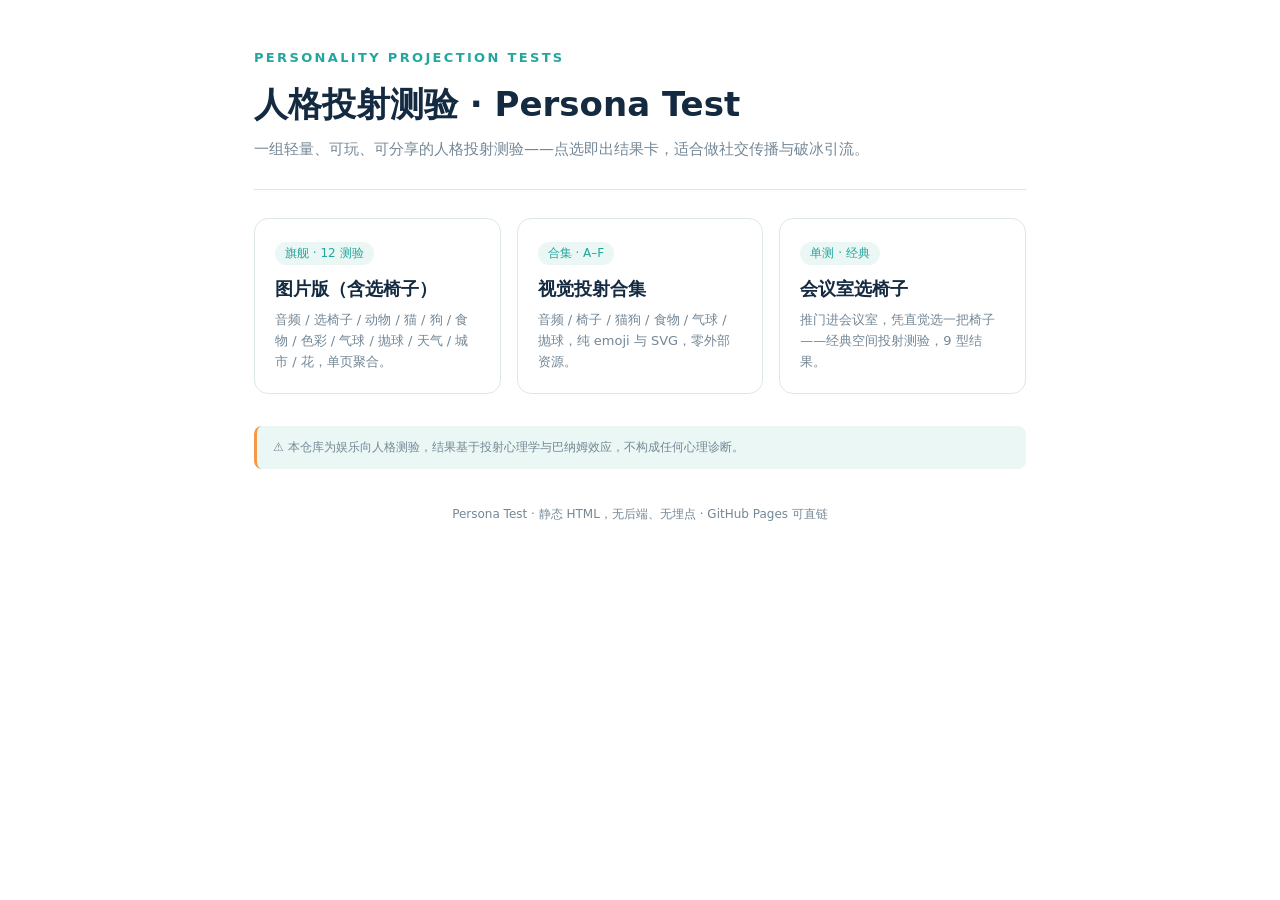
==== index.html @ 81f3c648 "add index.html" ====
<!DOCTYPE html>
<html lang="zh-CN">
<head>
<meta charset="utf-8">
<meta name="viewport" content="width=device-width, initial-scale=1">
<title>Persona Test · 人格投射测验</title>
<style>
  :root{
    --navy:#142A40; --teal:#24A69E; --orange:#F29A49; --ink:#738796;
    --line:#DCE8E8; --panel:#EAF7F4; --bg:#FFFFFF;
  }
  *{box-sizing:border-box}
  body{margin:0;font-family:"Microsoft YaHei","PingFang SC",system-ui,sans-serif;
    background:var(--bg);color:var(--navy);line-height:1.6}
  .wrap{max-width:820px;margin:0 auto;padding:48px 24px 64px}
  .kicker{color:var(--teal);font-size:13px;letter-spacing:.18em;text-transform:uppercase;font-weight:700}
  h1{font-size:34px;margin:8px 0 6px}
  .sub{color:var(--ink);font-size:15px;margin:0 0 28px}
  .rule{height:1px;background:var(--line);border:0;margin:0 0 28px}
  .grid{display:grid;grid-template-columns:repeat(auto-fit,minmax(220px,1fr));gap:16px}
  .card{display:block;text-decoration:none;background:#fff;border:1px solid var(--line);
    border-radius:14px;padding:20px;transition:.18s;color:var(--navy)}
  .card:hover{border-color:var(--teal);box-shadow:0 8px 24px rgba(20,42,64,.08);transform:translateY(-2px)}
  .card .tag{display:inline-block;font-size:12px;color:var(--teal);background:var(--panel);
    border-radius:999px;padding:2px 10px;margin-bottom:10px}
  .card h2{font-size:18px;margin:0 0 6px}
  .card p{font-size:13px;color:var(--ink);margin:0}
  .note{margin-top:32px;font-size:12px;color:var(--ink);background:var(--panel);
    border-left:3px solid var(--orange);border-radius:8px;padding:12px 16px}
  footer{margin-top:36px;font-size:12px;color:var(--ink);text-align:center}
</style>
</head>
<body>
  <div class="wrap">
    <div class="kicker">Personality Projection Tests</div>
    <h1>人格投射测验 · Persona Test</h1>
    <p class="sub">一组轻量、可玩、可分享的人格投射测验——点选即出结果卡，适合做社交传播与破冰引流。</p>
    <hr class="rule">
    <div class="grid">
      <a class="card" href="persona-image.html">
        <span class="tag">旗舰 · 12 测验</span>
        <h2>图片版（含选椅子）</h2>
        <p>音频 / 选椅子 / 动物 / 猫 / 狗 / 食物 / 色彩 / 气球 / 抛球 / 天气 / 城市 / 花，单页聚合。</p>
      </a>
      <a class="card" href="persona-collection.html">
        <span class="tag">合集 · A–F</span>
        <h2>视觉投射合集</h2>
        <p>音频 / 椅子 / 猫狗 / 食物 / 气球 / 抛球，纯 emoji 与 SVG，零外部资源。</p>
      </a>
      <a class="card" href="chair-test.html">
        <span class="tag">单测 · 经典</span>
        <h2>会议室选椅子</h2>
        <p>推门进会议室，凭直觉选一把椅子——经典空间投射测验，9 型结果。</p>
      </a>
    </div>
    <div class="note">
      ⚠️ 本仓库为娱乐向人格测验，结果基于投射心理学与巴纳姆效应，不构成任何心理诊断。
    </div>
    <footer>Persona Test · 静态 HTML，无后端、无埋点 · GitHub Pages 可直链</footer>
  </div>
</body>
</html>
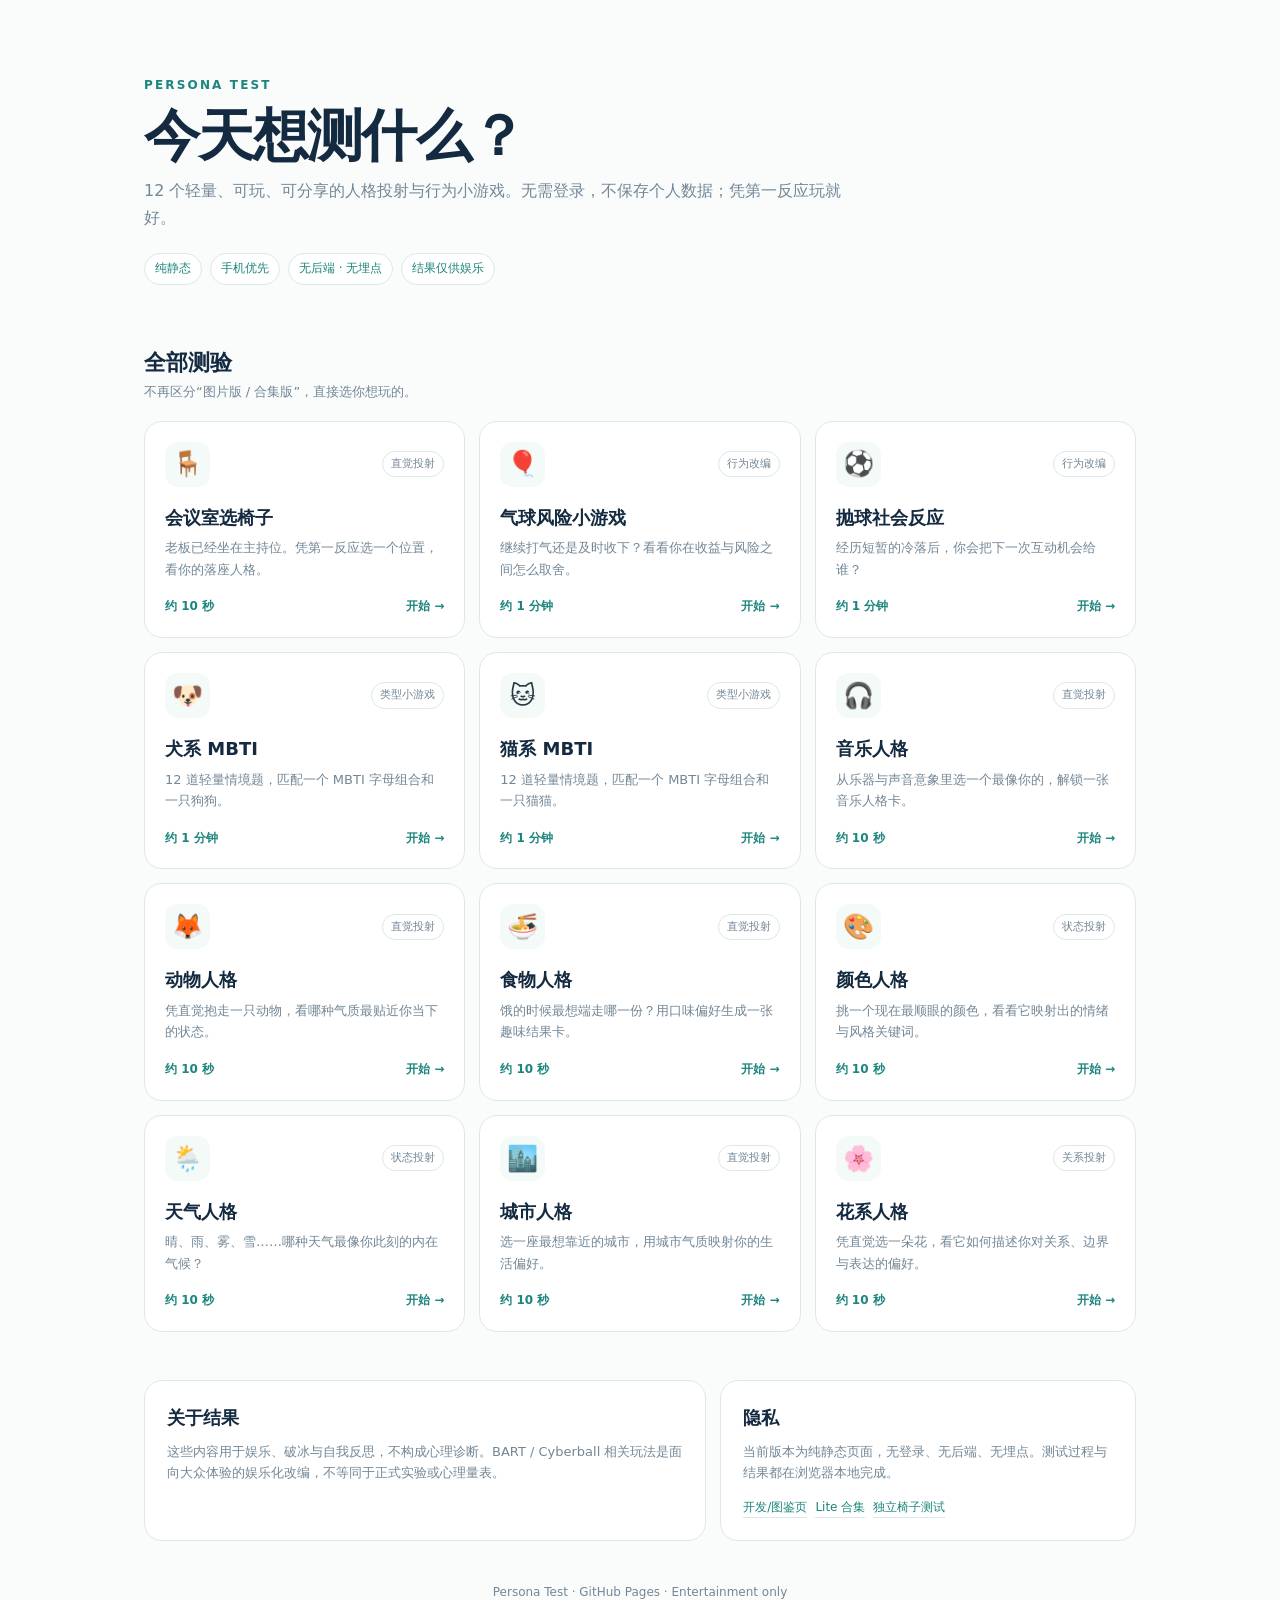
==== commit dc63a24b: "feat: redesign homepage around the 12 playable tests" ====
--- a/index.html
+++ b/index.html
@@ -2,61 +2,84 @@
 <html lang="zh-CN">
 <head>
 <meta charset="utf-8">
-<meta name="viewport" content="width=device-width, initial-scale=1">
+<meta name="viewport" content="width=device-width,initial-scale=1,viewport-fit=cover">
+<meta name="description" content="Persona Test：12 个轻量、可玩、可分享的人格投射与行为小游戏，无登录、无后端、无埋点。">
+<meta name="theme-color" content="#142A40">
+<meta property="og:title" content="Persona Test · 人格投射测验">
+<meta property="og:description" content="12 个轻量、可玩、可分享的趣味人格小游戏。">
+<meta property="og:type" content="website">
+<link rel="canonical" href="https://cochranek.github.io/persona-test/">
 <title>Persona Test · 人格投射测验</title>
 <style>
-  :root{
-    --navy:#142A40; --teal:#24A69E; --orange:#F29A49; --ink:#738796;
-    --line:#DCE8E8; --panel:#EAF7F4; --bg:#FFFFFF;
-  }
+  :root{--navy:#142A40;--teal:#24A69E;--teal-d:#1c857d;--orange:#F29A49;--ink:#263746;--grey:#738796;--line:#DCE8E8;--panel:#F3FAF8;--bg:#FAFCFC}
   *{box-sizing:border-box}
-  body{margin:0;font-family:"Microsoft YaHei","PingFang SC",system-ui,sans-serif;
-    background:var(--bg);color:var(--navy);line-height:1.6}
-  .wrap{max-width:820px;margin:0 auto;padding:48px 24px 64px}
-  .kicker{color:var(--teal);font-size:13px;letter-spacing:.18em;text-transform:uppercase;font-weight:700}
-  h1{font-size:34px;margin:8px 0 6px}
-  .sub{color:var(--ink);font-size:15px;margin:0 0 28px}
-  .rule{height:1px;background:var(--line);border:0;margin:0 0 28px}
-  .grid{display:grid;grid-template-columns:repeat(auto-fit,minmax(220px,1fr));gap:16px}
-  .card{display:block;text-decoration:none;background:#fff;border:1px solid var(--line);
-    border-radius:14px;padding:20px;transition:.18s;color:var(--navy)}
-  .card:hover{border-color:var(--teal);box-shadow:0 8px 24px rgba(20,42,64,.08);transform:translateY(-2px)}
-  .card .tag{display:inline-block;font-size:12px;color:var(--teal);background:var(--panel);
-    border-radius:999px;padding:2px 10px;margin-bottom:10px}
-  .card h2{font-size:18px;margin:0 0 6px}
-  .card p{font-size:13px;color:var(--ink);margin:0}
-  .note{margin-top:32px;font-size:12px;color:var(--ink);background:var(--panel);
-    border-left:3px solid var(--orange);border-radius:8px;padding:12px 16px}
-  footer{margin-top:36px;font-size:12px;color:var(--ink);text-align:center}
+  html{scroll-behavior:smooth}
+  body{margin:0;font-family:-apple-system,BlinkMacSystemFont,"PingFang SC","Microsoft YaHei",system-ui,sans-serif;background:var(--bg);color:var(--ink);line-height:1.65;-webkit-font-smoothing:antialiased}
+  a{color:inherit}
+  .wrap{max-width:1040px;margin:auto;padding:0 24px}
+  .hero{padding:76px 0 42px}
+  .kicker{font-size:12px;letter-spacing:.18em;color:var(--teal-d);font-weight:800}
+  h1{margin:10px 0 12px;color:var(--navy);font-size:clamp(34px,6vw,56px);line-height:1.08;letter-spacing:-.03em}
+  .lead{max-width:720px;margin:0;color:var(--grey);font-size:16px}
+  .meta{display:flex;flex-wrap:wrap;gap:8px;margin-top:22px}
+  .pill{font-size:12px;color:var(--teal-d);background:#fff;border:1px solid var(--line);border-radius:999px;padding:5px 10px}
+  .section-head{display:flex;align-items:end;justify-content:space-between;gap:20px;margin:18px 0 18px}
+  .section-head h2{margin:0;color:var(--navy);font-size:22px}
+  .section-head p{margin:0;color:var(--grey);font-size:13px}
+  .grid{display:grid;grid-template-columns:repeat(3,minmax(0,1fr));gap:14px}
+  .card{display:flex;flex-direction:column;min-height:198px;text-decoration:none;background:#fff;border:1px solid var(--line);border-radius:18px;padding:20px;transition:transform .18s ease,border-color .18s ease,box-shadow .18s ease}
+  .card:hover{transform:translateY(-3px);border-color:#A8DCD7;box-shadow:0 12px 34px rgba(20,42,64,.08)}
+  .card:focus-visible{outline:3px solid rgba(36,166,158,.3);outline-offset:3px}
+  .top{display:flex;align-items:center;justify-content:space-between;gap:12px}
+  .icon{width:45px;height:45px;display:grid;place-items:center;border-radius:13px;background:var(--panel);font-size:25px}
+  .kind{font-size:11px;color:var(--grey);border:1px solid var(--line);border-radius:999px;padding:3px 8px}
+  .card h3{margin:16px 0 5px;color:var(--navy);font-size:18px}
+  .card p{margin:0;color:var(--grey);font-size:13px;flex:1}
+  .go{display:flex;justify-content:space-between;align-items:center;margin-top:17px;color:var(--teal-d);font-size:12px;font-weight:700}
+  .about{display:grid;grid-template-columns:1.15fr .85fr;gap:14px;margin:48px 0 24px}
+  .panel{background:#fff;border:1px solid var(--line);border-radius:18px;padding:22px}
+  .panel h2{font-size:18px;color:var(--navy);margin:0 0 8px}
+  .panel p{font-size:13px;color:var(--grey);margin:0}
+  .legacy{display:flex;gap:8px;flex-wrap:wrap;margin-top:14px}
+  .legacy a{font-size:12px;text-decoration:none;border-bottom:1px solid var(--line);color:var(--teal-d)}
+  footer{padding:18px 0 48px;color:var(--grey);font-size:12px;text-align:center}
+  @media(max-width:820px){.grid{grid-template-columns:repeat(2,minmax(0,1fr))}.about{grid-template-columns:1fr}.hero{padding-top:56px}}
+  @media(max-width:520px){.wrap{padding:0 16px}.grid{grid-template-columns:1fr}.card{min-height:174px}.section-head{align-items:start;flex-direction:column;gap:4px}}
+  @media(prefers-reduced-motion:reduce){html{scroll-behavior:auto}.card{transition:none}}
 </style>
 </head>
 <body>
-  <div class="wrap">
-    <div class="kicker">Personality Projection Tests</div>
-    <h1>人格投射测验 · Persona Test</h1>
-    <p class="sub">一组轻量、可玩、可分享的人格投射测验——点选即出结果卡，适合做社交传播与破冰引流。</p>
-    <hr class="rule">
+<main class="wrap">
+  <header class="hero">
+    <div class="kicker">PERSONA TEST</div>
+    <h1>今天想测什么？</h1>
+    <p class="lead">12 个轻量、可玩、可分享的人格投射与行为小游戏。无需登录，不保存个人数据；凭第一反应玩就好。</p>
+    <div class="meta"><span class="pill">纯静态</span><span class="pill">手机优先</span><span class="pill">无后端 · 无埋点</span><span class="pill">结果仅供娱乐</span></div>
+  </header>
+
+  <section aria-labelledby="tests-title">
+    <div class="section-head"><div><h2 id="tests-title">全部测验</h2><p>不再区分“图片版 / 合集版”，直接选你想玩的。</p></div></div>
     <div class="grid">
-      <a class="card" href="persona-image.html">
-        <span class="tag">旗舰 · 12 测验</span>
-        <h2>图片版（含选椅子）</h2>
-        <p>音频 / 选椅子 / 动物 / 猫 / 狗 / 食物 / 色彩 / 气球 / 抛球 / 天气 / 城市 / 花，单页聚合。</p>
-      </a>
-      <a class="card" href="persona-collection.html">
-        <span class="tag">合集 · A–F</span>
-        <h2>视觉投射合集</h2>
-        <p>音频 / 椅子 / 猫狗 / 食物 / 气球 / 抛球，纯 emoji 与 SVG，零外部资源。</p>
-      </a>
-      <a class="card" href="chair-test.html">
-        <span class="tag">单测 · 经典</span>
-        <h2>会议室选椅子</h2>
-        <p>推门进会议室，凭直觉选一把椅子——经典空间投射测验，9 型结果。</p>
-      </a>
+      <a class="card" href="play.html?test=chair"><div class="top"><span class="icon">🪑</span><span class="kind">直觉投射</span></div><h3>会议室选椅子</h3><p>老板已经坐在主持位。凭第一反应选一个位置，看你的落座人格。</p><div class="go"><span>约 10 秒</span><span>开始 →</span></div></a>
+      <a class="card" href="play.html?test=balloon"><div class="top"><span class="icon">🎈</span><span class="kind">行为改编</span></div><h3>气球风险小游戏</h3><p>继续打气还是及时收下？看看你在收益与风险之间怎么取舍。</p><div class="go"><span>约 1 分钟</span><span>开始 →</span></div></a>
+      <a class="card" href="play.html?test=cyber"><div class="top"><span class="icon">⚽</span><span class="kind">行为改编</span></div><h3>抛球社会反应</h3><p>经历短暂的冷落后，你会把下一次互动机会给谁？</p><div class="go"><span>约 1 分钟</span><span>开始 →</span></div></a>
+      <a class="card" href="play.html?test=dog"><div class="top"><span class="icon">🐶</span><span class="kind">类型小游戏</span></div><h3>犬系 MBTI</h3><p>12 道轻量情境题，匹配一个 MBTI 字母组合和一只狗狗。</p><div class="go"><span>约 1 分钟</span><span>开始 →</span></div></a>
+      <a class="card" href="play.html?test=cat"><div class="top"><span class="icon">🐱</span><span class="kind">类型小游戏</span></div><h3>猫系 MBTI</h3><p>12 道轻量情境题，匹配一个 MBTI 字母组合和一只猫猫。</p><div class="go"><span>约 1 分钟</span><span>开始 →</span></div></a>
+      <a class="card" href="play.html?test=audio"><div class="top"><span class="icon">🎧</span><span class="kind">直觉投射</span></div><h3>音乐人格</h3><p>从乐器与声音意象里选一个最像你的，解锁一张音乐人格卡。</p><div class="go"><span>约 10 秒</span><span>开始 →</span></div></a>
+      <a class="card" href="play.html?test=animal"><div class="top"><span class="icon">🦊</span><span class="kind">直觉投射</span></div><h3>动物人格</h3><p>凭直觉抱走一只动物，看哪种气质最贴近你当下的状态。</p><div class="go"><span>约 10 秒</span><span>开始 →</span></div></a>
+      <a class="card" href="play.html?test=food"><div class="top"><span class="icon">🍜</span><span class="kind">直觉投射</span></div><h3>食物人格</h3><p>饿的时候最想端走哪一份？用口味偏好生成一张趣味结果卡。</p><div class="go"><span>约 10 秒</span><span>开始 →</span></div></a>
+      <a class="card" href="play.html?test=color"><div class="top"><span class="icon">🎨</span><span class="kind">状态投射</span></div><h3>颜色人格</h3><p>挑一个现在最顺眼的颜色，看看它映射出的情绪与风格关键词。</p><div class="go"><span>约 10 秒</span><span>开始 →</span></div></a>
+      <a class="card" href="play.html?test=weather"><div class="top"><span class="icon">🌦️</span><span class="kind">状态投射</span></div><h3>天气人格</h3><p>晴、雨、雾、雪……哪种天气最像你此刻的内在气候？</p><div class="go"><span>约 10 秒</span><span>开始 →</span></div></a>
+      <a class="card" href="play.html?test=city"><div class="top"><span class="icon">🏙️</span><span class="kind">直觉投射</span></div><h3>城市人格</h3><p>选一座最想靠近的城市，用城市气质映射你的生活偏好。</p><div class="go"><span>约 10 秒</span><span>开始 →</span></div></a>
+      <a class="card" href="play.html?test=flower"><div class="top"><span class="icon">🌸</span><span class="kind">关系投射</span></div><h3>花系人格</h3><p>凭直觉选一朵花，看它如何描述你对关系、边界与表达的偏好。</p><div class="go"><span>约 10 秒</span><span>开始 →</span></div></a>
     </div>
-    <div class="note">
-      ⚠️ 本仓库为娱乐向人格测验，结果基于投射心理学与巴纳姆效应，不构成任何心理诊断。
-    </div>
-    <footer>Persona Test · 静态 HTML，无后端、无埋点 · GitHub Pages 可直链</footer>
-  </div>
+  </section>
+
+  <section class="about" aria-label="说明">
+    <div class="panel"><h2>关于结果</h2><p>这些内容用于娱乐、破冰与自我反思，不构成心理诊断。BART / Cyberball 相关玩法是面向大众体验的娱乐化改编，不等同于正式实验或心理量表。</p></div>
+    <div class="panel"><h2>隐私</h2><p>当前版本为纯静态页面，无登录、无后端、无埋点。测试过程与结果都在浏览器本地完成。</p><div class="legacy"><a href="persona-image.html">开发/图鉴页</a><a href="persona-collection.html">Lite 合集</a><a href="chair-test.html">独立椅子测试</a></div></div>
+  </section>
+</main>
+<footer>Persona Test · GitHub Pages · Entertainment only</footer>
 </body>
 </html>
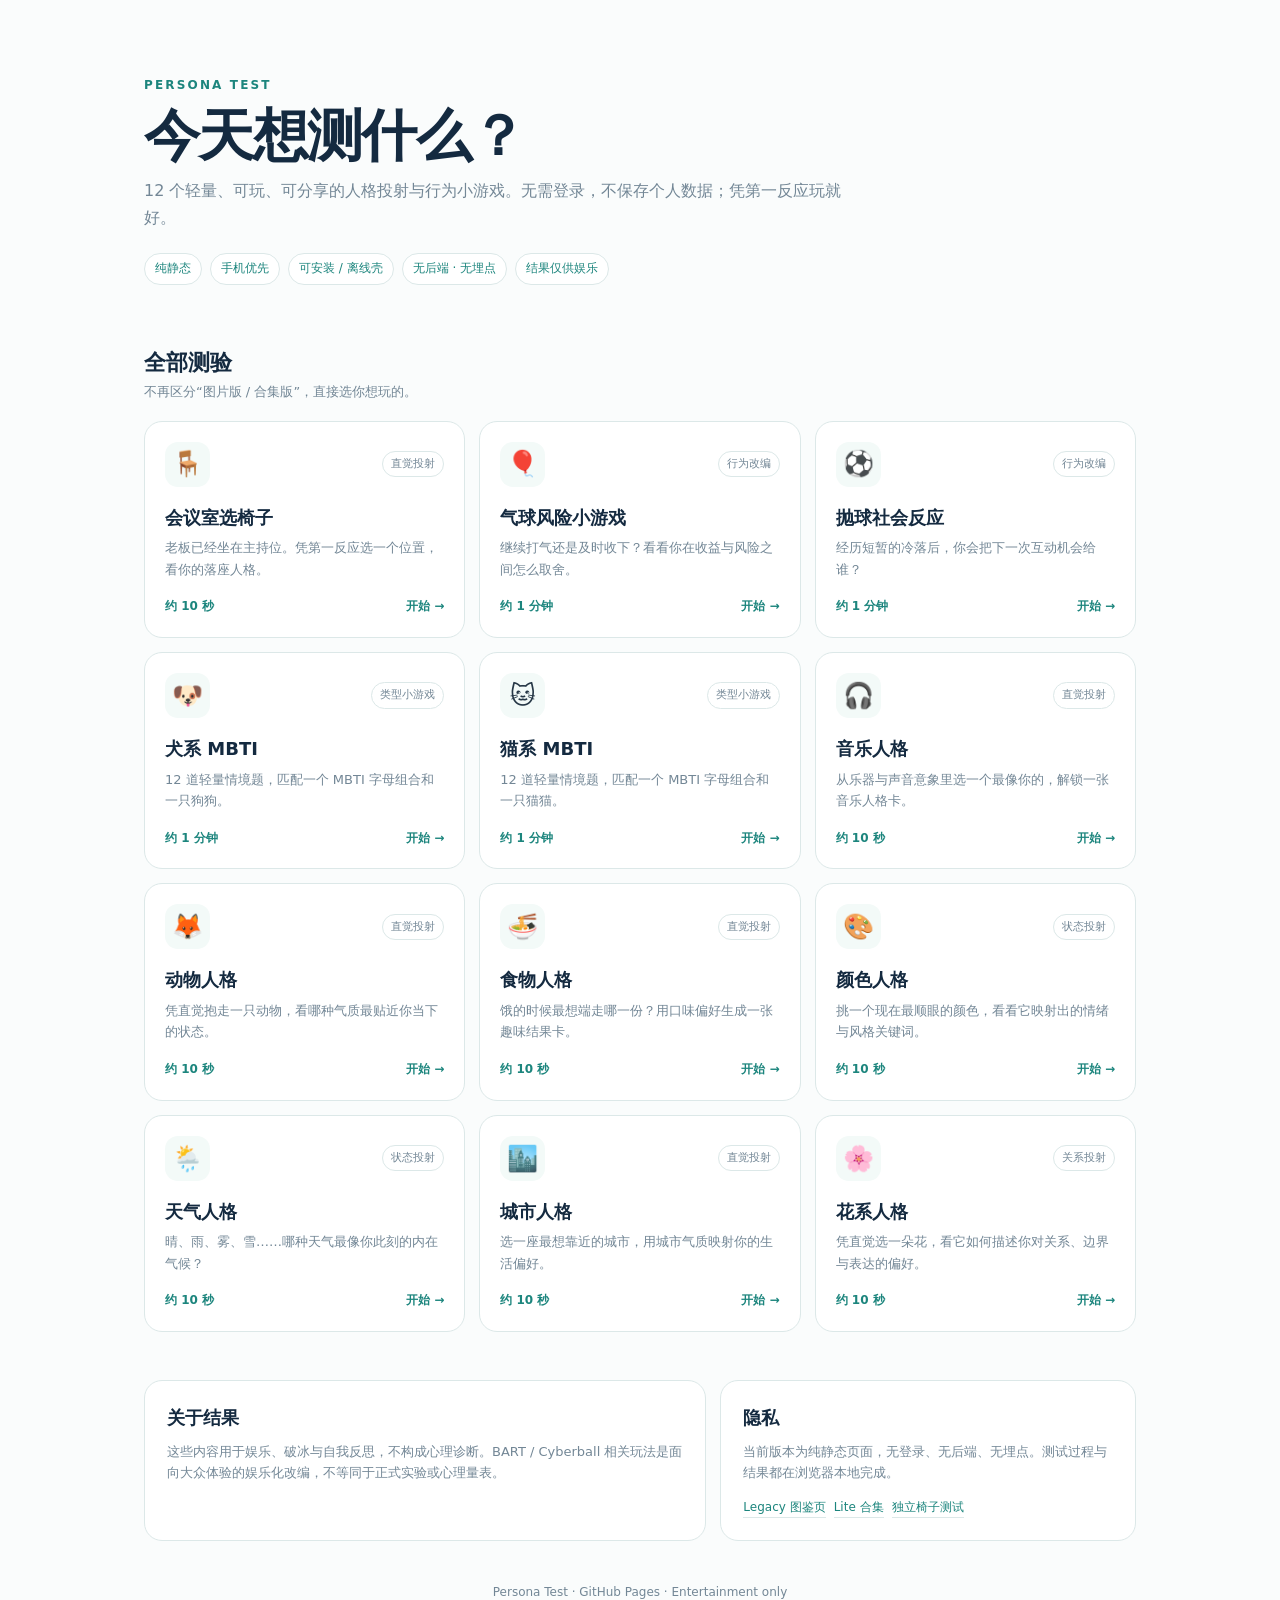
==== commit 907d522d: "Expose PWA metadata on homepage" ====
--- a/index.html
+++ b/index.html
@@ -5,10 +5,14 @@
 <meta name="viewport" content="width=device-width,initial-scale=1,viewport-fit=cover">
 <meta name="description" content="Persona Test：12 个轻量、可玩、可分享的人格投射与行为小游戏，无登录、无后端、无埋点。">
 <meta name="theme-color" content="#142A40">
+<meta name="color-scheme" content="light">
 <meta property="og:title" content="Persona Test · 人格投射测验">
 <meta property="og:description" content="12 个轻量、可玩、可分享的趣味人格小游戏。">
 <meta property="og:type" content="website">
+<meta property="og:url" content="https://cochranek.github.io/persona-test/">
 <link rel="canonical" href="https://cochranek.github.io/persona-test/">
+<link rel="manifest" href="manifest.webmanifest">
+<link rel="icon" href="assets/icon.svg" type="image/svg+xml">
 <title>Persona Test · 人格投射测验</title>
 <style>
   :root{--navy:#142A40;--teal:#24A69E;--teal-d:#1c857d;--orange:#F29A49;--ink:#263746;--grey:#738796;--line:#DCE8E8;--panel:#F3FAF8;--bg:#FAFCFC}
@@ -54,7 +58,7 @@
     <div class="kicker">PERSONA TEST</div>
     <h1>今天想测什么？</h1>
     <p class="lead">12 个轻量、可玩、可分享的人格投射与行为小游戏。无需登录，不保存个人数据；凭第一反应玩就好。</p>
-    <div class="meta"><span class="pill">纯静态</span><span class="pill">手机优先</span><span class="pill">无后端 · 无埋点</span><span class="pill">结果仅供娱乐</span></div>
+    <div class="meta"><span class="pill">纯静态</span><span class="pill">手机优先</span><span class="pill">可安装 / 离线壳</span><span class="pill">无后端 · 无埋点</span><span class="pill">结果仅供娱乐</span></div>
   </header>
 
   <section aria-labelledby="tests-title">
@@ -77,9 +81,14 @@
 
   <section class="about" aria-label="说明">
     <div class="panel"><h2>关于结果</h2><p>这些内容用于娱乐、破冰与自我反思，不构成心理诊断。BART / Cyberball 相关玩法是面向大众体验的娱乐化改编，不等同于正式实验或心理量表。</p></div>
-    <div class="panel"><h2>隐私</h2><p>当前版本为纯静态页面，无登录、无后端、无埋点。测试过程与结果都在浏览器本地完成。</p><div class="legacy"><a href="persona-image.html">开发/图鉴页</a><a href="persona-collection.html">Lite 合集</a><a href="chair-test.html">独立椅子测试</a></div></div>
+    <div class="panel"><h2>隐私</h2><p>当前版本为纯静态页面，无登录、无后端、无埋点。测试过程与结果都在浏览器本地完成。</p><div class="legacy"><a href="persona-image.html">Legacy 图鉴页</a><a href="persona-collection.html">Lite 合集</a><a href="chair-test.html">独立椅子测试</a></div></div>
   </section>
 </main>
 <footer>Persona Test · GitHub Pages · Entertainment only</footer>
+<script>
+if ('serviceWorker' in navigator && (location.protocol === 'https:' || location.hostname === 'localhost')) {
+  navigator.serviceWorker.register('./sw.js').catch(() => {});
+}
+</script>
 </body>
 </html>
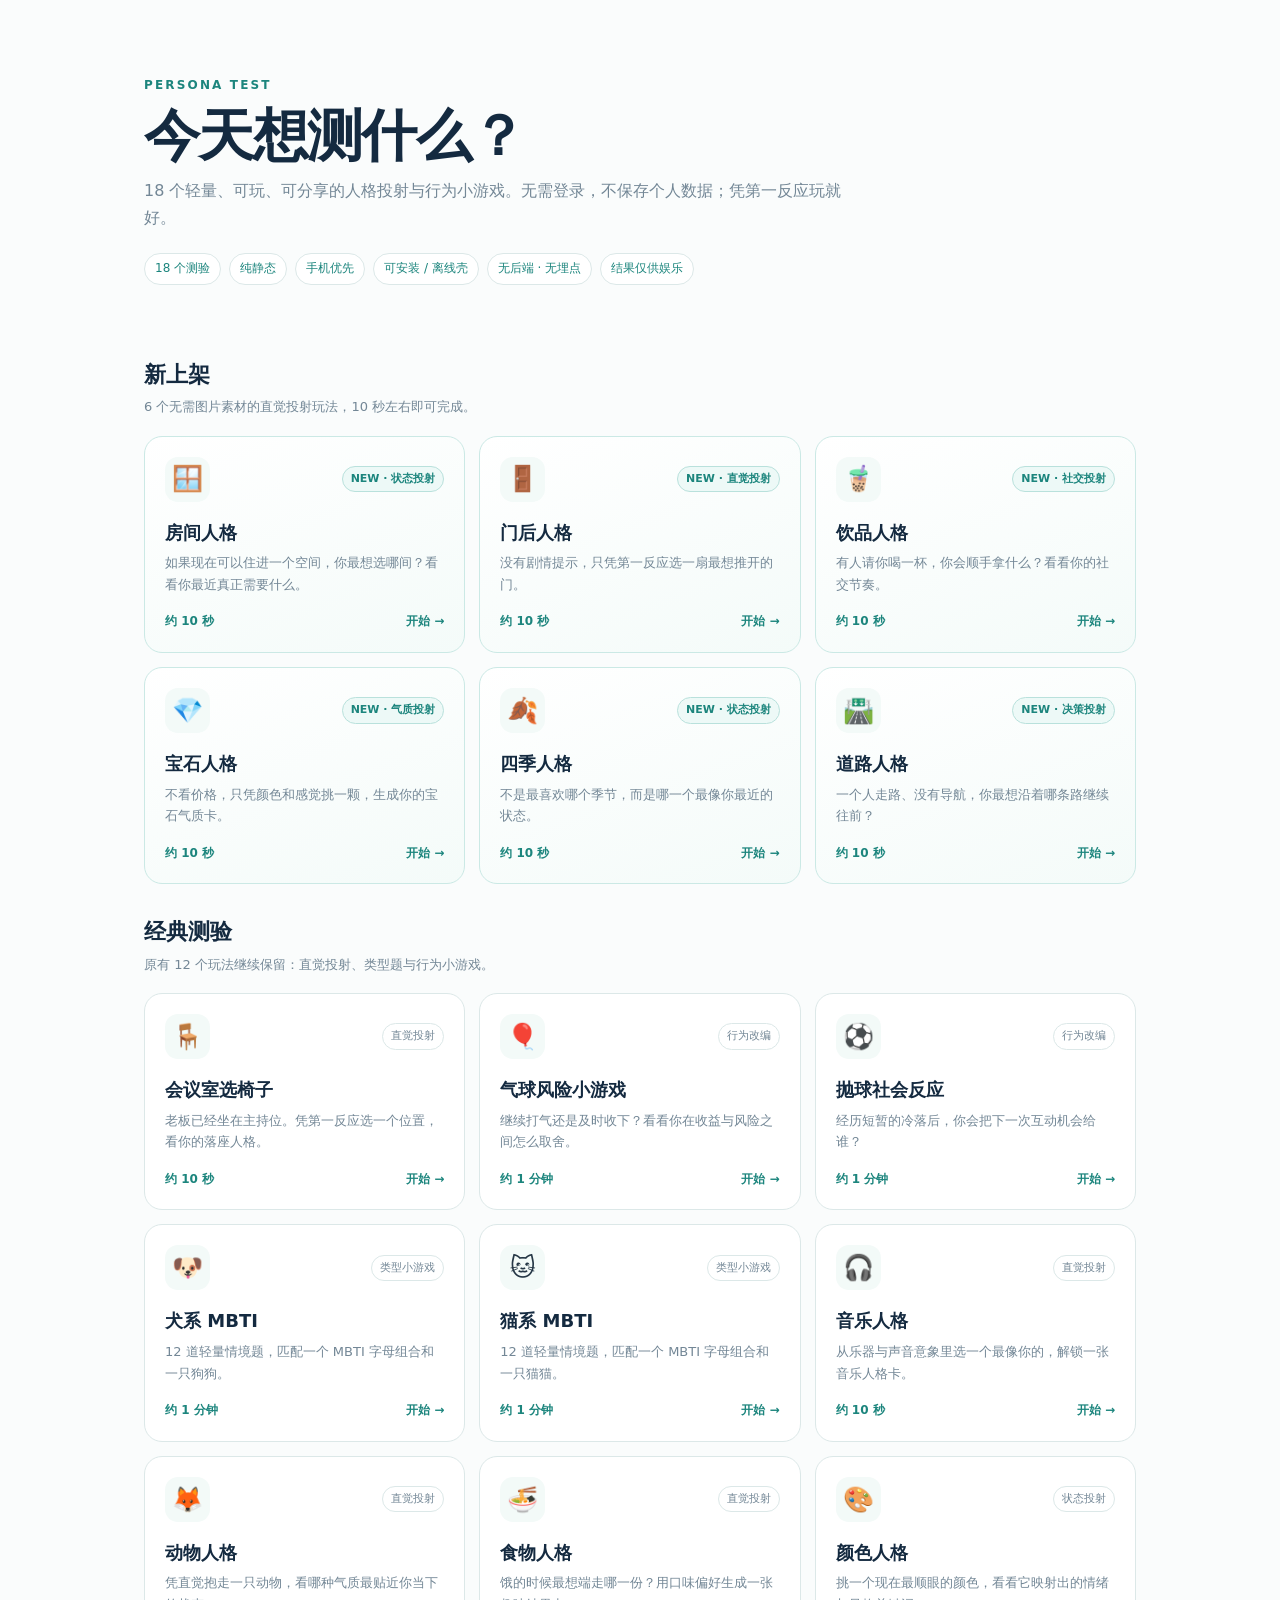
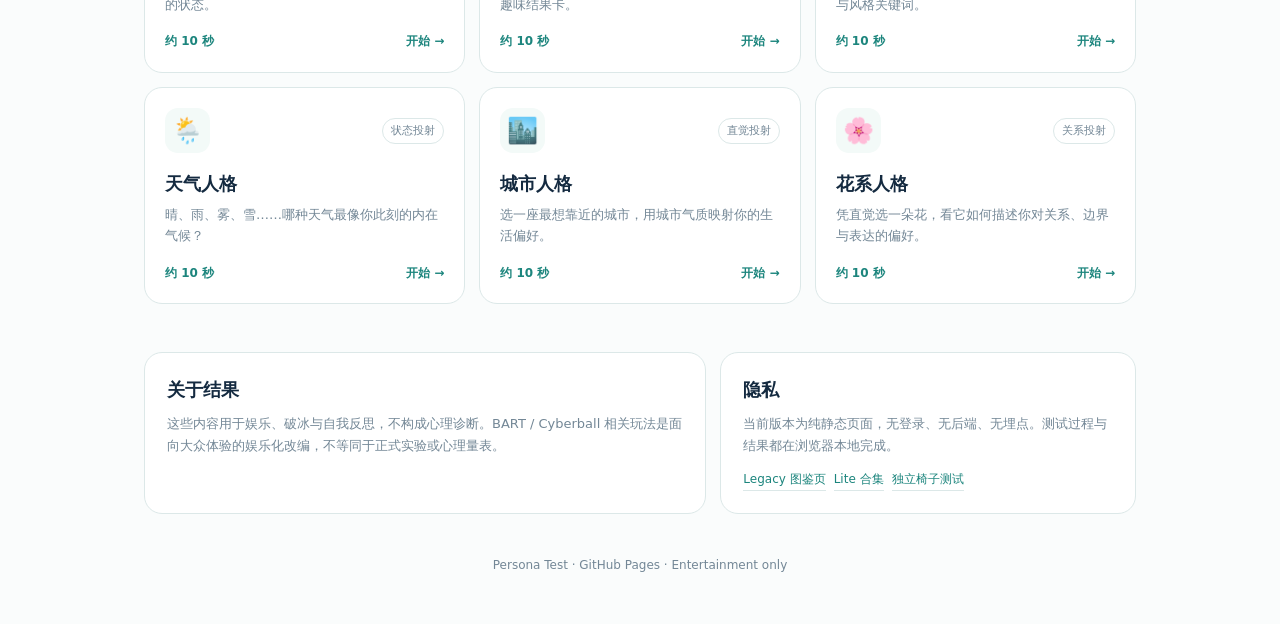
==== commit 8569025e: "Expand homepage to 18 persona tests" ====
--- a/index.html
+++ b/index.html
@@ -3,11 +3,11 @@
 <head>
 <meta charset="utf-8">
 <meta name="viewport" content="width=device-width,initial-scale=1,viewport-fit=cover">
-<meta name="description" content="Persona Test：12 个轻量、可玩、可分享的人格投射与行为小游戏，无登录、无后端、无埋点。">
+<meta name="description" content="Persona Test：18 个轻量、可玩、可分享的人格投射与行为小游戏，无登录、无后端、无埋点。">
 <meta name="theme-color" content="#142A40">
 <meta name="color-scheme" content="light">
 <meta property="og:title" content="Persona Test · 人格投射测验">
-<meta property="og:description" content="12 个轻量、可玩、可分享的趣味人格小游戏。">
+<meta property="og:description" content="18 个轻量、可玩、可分享的趣味人格小游戏。">
 <meta property="og:type" content="website">
 <meta property="og:url" content="https://cochranek.github.io/persona-test/">
 <link rel="canonical" href="https://cochranek.github.io/persona-test/">
@@ -27,16 +27,18 @@
   .lead{max-width:720px;margin:0;color:var(--grey);font-size:16px}
   .meta{display:flex;flex-wrap:wrap;gap:8px;margin-top:22px}
   .pill{font-size:12px;color:var(--teal-d);background:#fff;border:1px solid var(--line);border-radius:999px;padding:5px 10px}
-  .section-head{display:flex;align-items:end;justify-content:space-between;gap:20px;margin:18px 0 18px}
+  .section-head{display:flex;align-items:end;justify-content:space-between;gap:20px;margin:30px 0 18px}
   .section-head h2{margin:0;color:var(--navy);font-size:22px}
-  .section-head p{margin:0;color:var(--grey);font-size:13px}
+  .section-head p{margin:3px 0 0;color:var(--grey);font-size:13px}
   .grid{display:grid;grid-template-columns:repeat(3,minmax(0,1fr));gap:14px}
   .card{display:flex;flex-direction:column;min-height:198px;text-decoration:none;background:#fff;border:1px solid var(--line);border-radius:18px;padding:20px;transition:transform .18s ease,border-color .18s ease,box-shadow .18s ease}
   .card:hover{transform:translateY(-3px);border-color:#A8DCD7;box-shadow:0 12px 34px rgba(20,42,64,.08)}
   .card:focus-visible{outline:3px solid rgba(36,166,158,.3);outline-offset:3px}
+  .card.fresh{background:linear-gradient(160deg,#fff 0%,#f4fbf9 100%);border-color:#cbe9e5}
   .top{display:flex;align-items:center;justify-content:space-between;gap:12px}
   .icon{width:45px;height:45px;display:grid;place-items:center;border-radius:13px;background:var(--panel);font-size:25px}
   .kind{font-size:11px;color:var(--grey);border:1px solid var(--line);border-radius:999px;padding:3px 8px}
+  .fresh .kind{color:var(--teal-d);border-color:#b9e1dc;background:#edf9f7;font-weight:700}
   .card h3{margin:16px 0 5px;color:var(--navy);font-size:18px}
   .card p{margin:0;color:var(--grey);font-size:13px;flex:1}
   .go{display:flex;justify-content:space-between;align-items:center;margin-top:17px;color:var(--teal-d);font-size:12px;font-weight:700}
@@ -57,12 +59,24 @@
   <header class="hero">
     <div class="kicker">PERSONA TEST</div>
     <h1>今天想测什么？</h1>
-    <p class="lead">12 个轻量、可玩、可分享的人格投射与行为小游戏。无需登录，不保存个人数据；凭第一反应玩就好。</p>
-    <div class="meta"><span class="pill">纯静态</span><span class="pill">手机优先</span><span class="pill">可安装 / 离线壳</span><span class="pill">无后端 · 无埋点</span><span class="pill">结果仅供娱乐</span></div>
+    <p class="lead">18 个轻量、可玩、可分享的人格投射与行为小游戏。无需登录，不保存个人数据；凭第一反应玩就好。</p>
+    <div class="meta"><span class="pill">18 个测验</span><span class="pill">纯静态</span><span class="pill">手机优先</span><span class="pill">可安装 / 离线壳</span><span class="pill">无后端 · 无埋点</span><span class="pill">结果仅供娱乐</span></div>
   </header>
 
+  <section aria-labelledby="new-title">
+    <div class="section-head"><div><h2 id="new-title">新上架</h2><p>6 个无需图片素材的直觉投射玩法，10 秒左右即可完成。</p></div></div>
+    <div class="grid">
+      <a class="card fresh" href="play.html?test=room"><div class="top"><span class="icon">🪟</span><span class="kind">NEW · 状态投射</span></div><h3>房间人格</h3><p>如果现在可以住进一个空间，你最想选哪间？看看你最近真正需要什么。</p><div class="go"><span>约 10 秒</span><span>开始 →</span></div></a>
+      <a class="card fresh" href="play.html?test=door"><div class="top"><span class="icon">🚪</span><span class="kind">NEW · 直觉投射</span></div><h3>门后人格</h3><p>没有剧情提示，只凭第一反应选一扇最想推开的门。</p><div class="go"><span>约 10 秒</span><span>开始 →</span></div></a>
+      <a class="card fresh" href="play.html?test=drink"><div class="top"><span class="icon">🧋</span><span class="kind">NEW · 社交投射</span></div><h3>饮品人格</h3><p>有人请你喝一杯，你会顺手拿什么？看看你的社交节奏。</p><div class="go"><span>约 10 秒</span><span>开始 →</span></div></a>
+      <a class="card fresh" href="play.html?test=gem"><div class="top"><span class="icon">💎</span><span class="kind">NEW · 气质投射</span></div><h3>宝石人格</h3><p>不看价格，只凭颜色和感觉挑一颗，生成你的宝石气质卡。</p><div class="go"><span>约 10 秒</span><span>开始 →</span></div></a>
+      <a class="card fresh" href="play.html?test=season"><div class="top"><span class="icon">🍂</span><span class="kind">NEW · 状态投射</span></div><h3>四季人格</h3><p>不是最喜欢哪个季节，而是哪一个最像你最近的状态。</p><div class="go"><span>约 10 秒</span><span>开始 →</span></div></a>
+      <a class="card fresh" href="play.html?test=path"><div class="top"><span class="icon">🛣️</span><span class="kind">NEW · 决策投射</span></div><h3>道路人格</h3><p>一个人走路、没有导航，你最想沿着哪条路继续往前？</p><div class="go"><span>约 10 秒</span><span>开始 →</span></div></a>
+    </div>
+  </section>
+
   <section aria-labelledby="tests-title">
-    <div class="section-head"><div><h2 id="tests-title">全部测验</h2><p>不再区分“图片版 / 合集版”，直接选你想玩的。</p></div></div>
+    <div class="section-head"><div><h2 id="tests-title">经典测验</h2><p>原有 12 个玩法继续保留：直觉投射、类型题与行为小游戏。</p></div></div>
     <div class="grid">
       <a class="card" href="play.html?test=chair"><div class="top"><span class="icon">🪑</span><span class="kind">直觉投射</span></div><h3>会议室选椅子</h3><p>老板已经坐在主持位。凭第一反应选一个位置，看你的落座人格。</p><div class="go"><span>约 10 秒</span><span>开始 →</span></div></a>
       <a class="card" href="play.html?test=balloon"><div class="top"><span class="icon">🎈</span><span class="kind">行为改编</span></div><h3>气球风险小游戏</h3><p>继续打气还是及时收下？看看你在收益与风险之间怎么取舍。</p><div class="go"><span>约 1 分钟</span><span>开始 →</span></div></a>
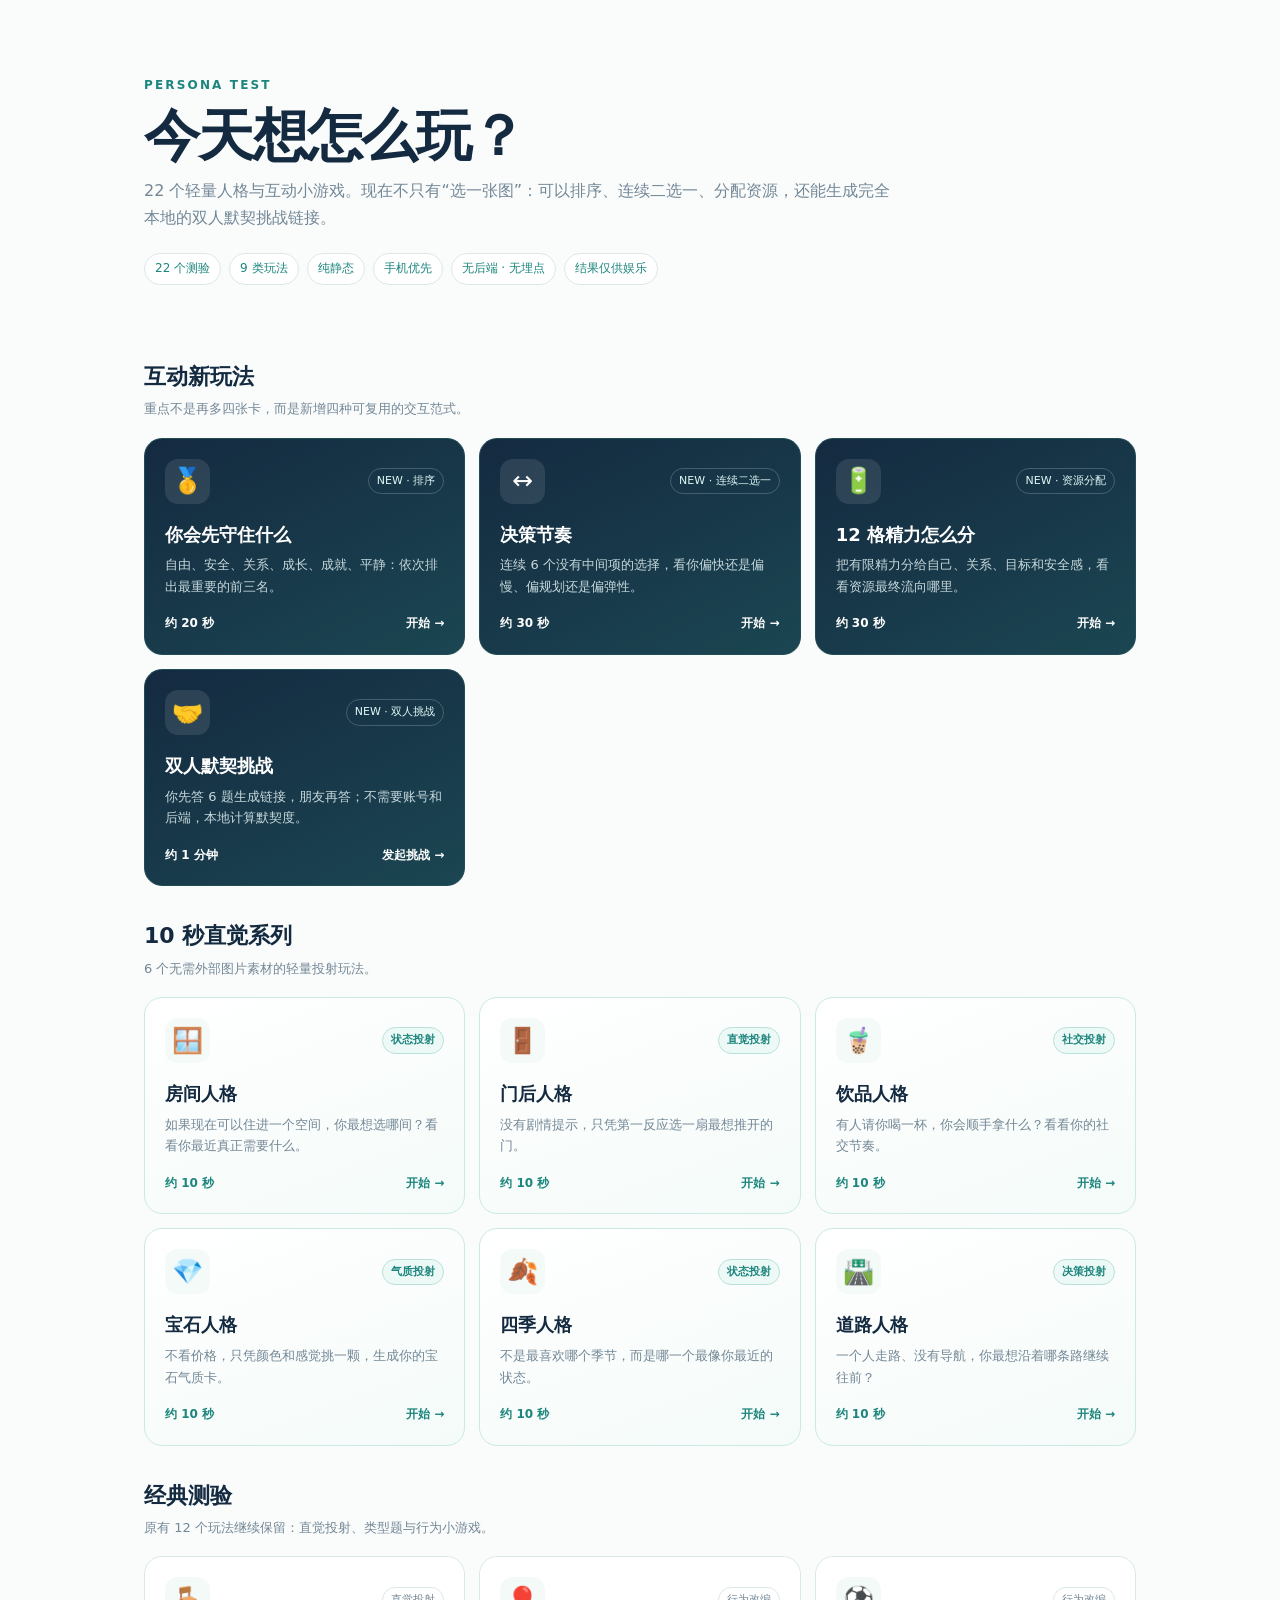
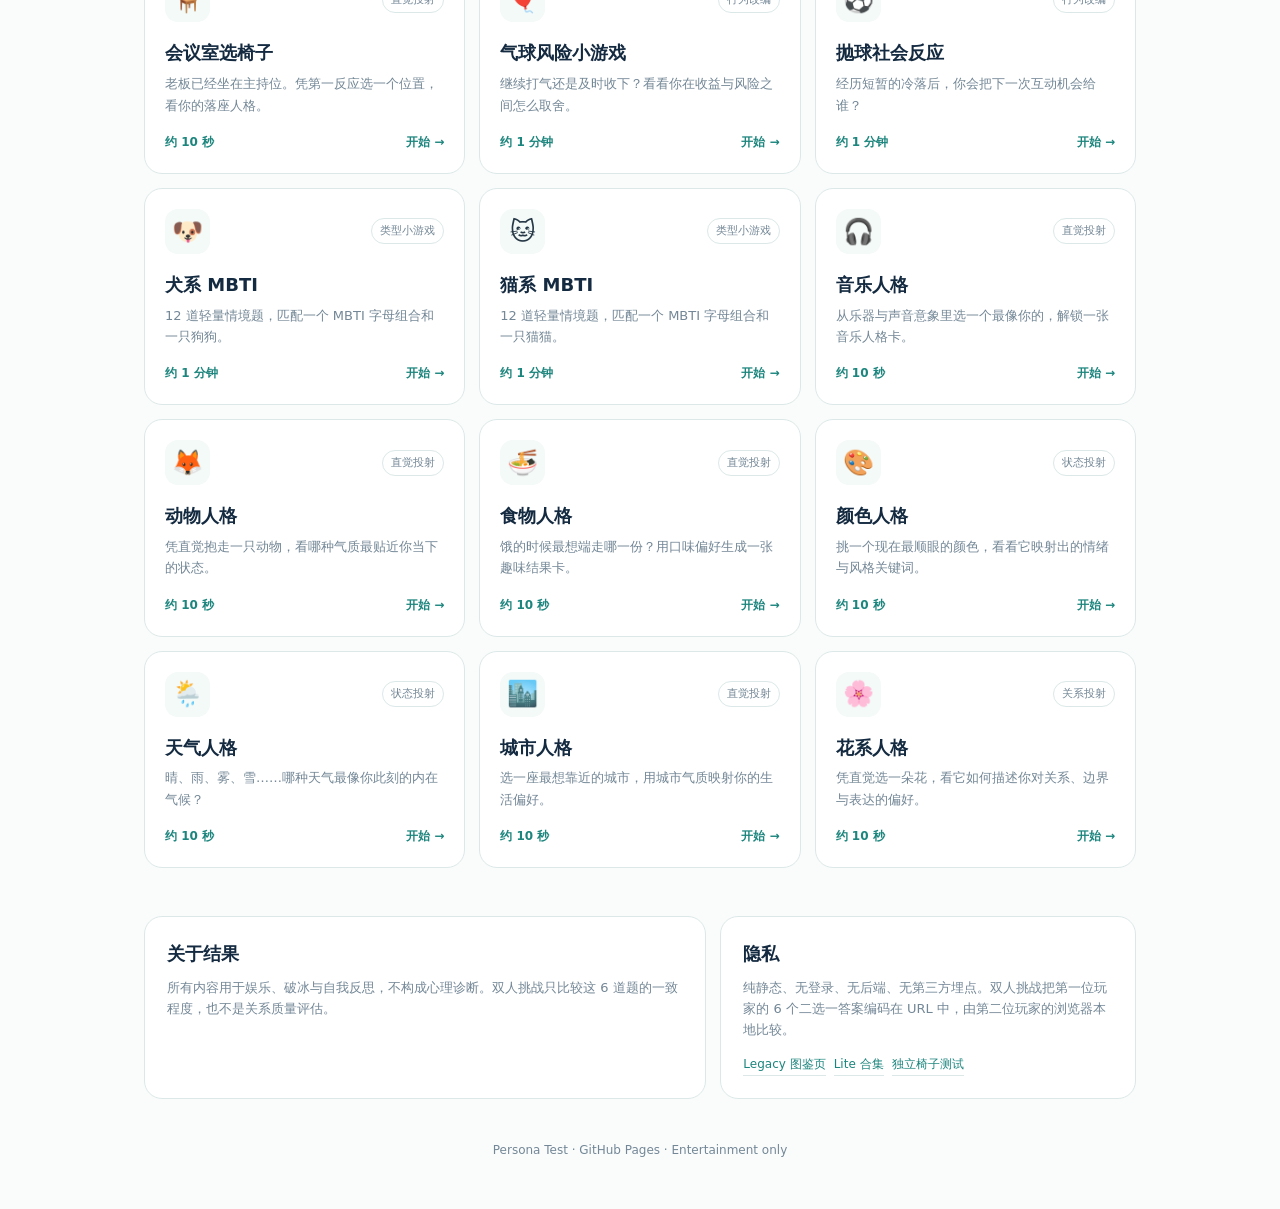
==== commit 4b82d42d: "Feature four new interaction formats on homepage" ====
--- a/index.html
+++ b/index.html
@@ -3,11 +3,11 @@
 <head>
 <meta charset="utf-8">
 <meta name="viewport" content="width=device-width,initial-scale=1,viewport-fit=cover">
-<meta name="description" content="Persona Test：18 个轻量、可玩、可分享的人格投射与行为小游戏，无登录、无后端、无埋点。">
+<meta name="description" content="Persona Test：22 个轻量、可玩、可分享的人格投射、互动与行为小游戏，无登录、无后端、无埋点。">
 <meta name="theme-color" content="#142A40">
 <meta name="color-scheme" content="light">
 <meta property="og:title" content="Persona Test · 人格投射测验">
-<meta property="og:description" content="18 个轻量、可玩、可分享的趣味人格小游戏。">
+<meta property="og:description" content="22 个轻量、可玩、可分享的趣味人格与互动小游戏。">
 <meta property="og:type" content="website">
 <meta property="og:url" content="https://cochranek.github.io/persona-test/">
 <link rel="canonical" href="https://cochranek.github.io/persona-test/">
@@ -16,62 +16,37 @@
 <title>Persona Test · 人格投射测验</title>
 <style>
   :root{--navy:#142A40;--teal:#24A69E;--teal-d:#1c857d;--orange:#F29A49;--ink:#263746;--grey:#738796;--line:#DCE8E8;--panel:#F3FAF8;--bg:#FAFCFC}
-  *{box-sizing:border-box}
-  html{scroll-behavior:smooth}
-  body{margin:0;font-family:-apple-system,BlinkMacSystemFont,"PingFang SC","Microsoft YaHei",system-ui,sans-serif;background:var(--bg);color:var(--ink);line-height:1.65;-webkit-font-smoothing:antialiased}
-  a{color:inherit}
-  .wrap{max-width:1040px;margin:auto;padding:0 24px}
-  .hero{padding:76px 0 42px}
-  .kicker{font-size:12px;letter-spacing:.18em;color:var(--teal-d);font-weight:800}
-  h1{margin:10px 0 12px;color:var(--navy);font-size:clamp(34px,6vw,56px);line-height:1.08;letter-spacing:-.03em}
-  .lead{max-width:720px;margin:0;color:var(--grey);font-size:16px}
-  .meta{display:flex;flex-wrap:wrap;gap:8px;margin-top:22px}
-  .pill{font-size:12px;color:var(--teal-d);background:#fff;border:1px solid var(--line);border-radius:999px;padding:5px 10px}
-  .section-head{display:flex;align-items:end;justify-content:space-between;gap:20px;margin:30px 0 18px}
-  .section-head h2{margin:0;color:var(--navy);font-size:22px}
-  .section-head p{margin:3px 0 0;color:var(--grey);font-size:13px}
-  .grid{display:grid;grid-template-columns:repeat(3,minmax(0,1fr));gap:14px}
-  .card{display:flex;flex-direction:column;min-height:198px;text-decoration:none;background:#fff;border:1px solid var(--line);border-radius:18px;padding:20px;transition:transform .18s ease,border-color .18s ease,box-shadow .18s ease}
-  .card:hover{transform:translateY(-3px);border-color:#A8DCD7;box-shadow:0 12px 34px rgba(20,42,64,.08)}
-  .card:focus-visible{outline:3px solid rgba(36,166,158,.3);outline-offset:3px}
-  .card.fresh{background:linear-gradient(160deg,#fff 0%,#f4fbf9 100%);border-color:#cbe9e5}
-  .top{display:flex;align-items:center;justify-content:space-between;gap:12px}
-  .icon{width:45px;height:45px;display:grid;place-items:center;border-radius:13px;background:var(--panel);font-size:25px}
-  .kind{font-size:11px;color:var(--grey);border:1px solid var(--line);border-radius:999px;padding:3px 8px}
-  .fresh .kind{color:var(--teal-d);border-color:#b9e1dc;background:#edf9f7;font-weight:700}
-  .card h3{margin:16px 0 5px;color:var(--navy);font-size:18px}
-  .card p{margin:0;color:var(--grey);font-size:13px;flex:1}
-  .go{display:flex;justify-content:space-between;align-items:center;margin-top:17px;color:var(--teal-d);font-size:12px;font-weight:700}
-  .about{display:grid;grid-template-columns:1.15fr .85fr;gap:14px;margin:48px 0 24px}
-  .panel{background:#fff;border:1px solid var(--line);border-radius:18px;padding:22px}
-  .panel h2{font-size:18px;color:var(--navy);margin:0 0 8px}
-  .panel p{font-size:13px;color:var(--grey);margin:0}
-  .legacy{display:flex;gap:8px;flex-wrap:wrap;margin-top:14px}
-  .legacy a{font-size:12px;text-decoration:none;border-bottom:1px solid var(--line);color:var(--teal-d)}
-  footer{padding:18px 0 48px;color:var(--grey);font-size:12px;text-align:center}
-  @media(max-width:820px){.grid{grid-template-columns:repeat(2,minmax(0,1fr))}.about{grid-template-columns:1fr}.hero{padding-top:56px}}
-  @media(max-width:520px){.wrap{padding:0 16px}.grid{grid-template-columns:1fr}.card{min-height:174px}.section-head{align-items:start;flex-direction:column;gap:4px}}
-  @media(prefers-reduced-motion:reduce){html{scroll-behavior:auto}.card{transition:none}}
+  *{box-sizing:border-box}html{scroll-behavior:smooth}body{margin:0;font-family:-apple-system,BlinkMacSystemFont,"PingFang SC","Microsoft YaHei",system-ui,sans-serif;background:var(--bg);color:var(--ink);line-height:1.65;-webkit-font-smoothing:antialiased}a{color:inherit}.wrap{max-width:1040px;margin:auto;padding:0 24px}.hero{padding:76px 0 42px}.kicker{font-size:12px;letter-spacing:.18em;color:var(--teal-d);font-weight:800}h1{margin:10px 0 12px;color:var(--navy);font-size:clamp(34px,6vw,56px);line-height:1.08;letter-spacing:-.03em}.lead{max-width:760px;margin:0;color:var(--grey);font-size:16px}.meta{display:flex;flex-wrap:wrap;gap:8px;margin-top:22px}.pill{font-size:12px;color:var(--teal-d);background:#fff;border:1px solid var(--line);border-radius:999px;padding:5px 10px}.section-head{display:flex;align-items:end;justify-content:space-between;gap:20px;margin:32px 0 18px}.section-head h2{margin:0;color:var(--navy);font-size:22px}.section-head p{margin:3px 0 0;color:var(--grey);font-size:13px}.grid{display:grid;grid-template-columns:repeat(3,minmax(0,1fr));gap:14px}.card{display:flex;flex-direction:column;min-height:198px;text-decoration:none;background:#fff;border:1px solid var(--line);border-radius:18px;padding:20px;transition:transform .18s ease,border-color .18s ease,box-shadow .18s ease}.card:hover{transform:translateY(-3px);border-color:#A8DCD7;box-shadow:0 12px 34px rgba(20,42,64,.08)}.card:focus-visible{outline:3px solid rgba(36,166,158,.3);outline-offset:3px}.card.interactive{background:linear-gradient(155deg,#142A40 0%,#1b4652 100%);border-color:#214d57;color:#fff}.card.interactive h3,.card.interactive .go{color:#fff}.card.interactive p{color:#c7d8dc}.card.interactive .icon{background:rgba(255,255,255,.1)}.card.interactive .kind{color:#dff8f4;border-color:rgba(255,255,255,.2)}.card.fresh{background:linear-gradient(160deg,#fff 0%,#f4fbf9 100%);border-color:#cbe9e5}.top{display:flex;align-items:center;justify-content:space-between;gap:12px}.icon{width:45px;height:45px;display:grid;place-items:center;border-radius:13px;background:var(--panel);font-size:25px}.kind{font-size:11px;color:var(--grey);border:1px solid var(--line);border-radius:999px;padding:3px 8px}.fresh .kind{color:var(--teal-d);border-color:#b9e1dc;background:#edf9f7;font-weight:700}.card h3{margin:16px 0 5px;color:var(--navy);font-size:18px}.card p{margin:0;color:var(--grey);font-size:13px;flex:1}.go{display:flex;justify-content:space-between;align-items:center;margin-top:17px;color:var(--teal-d);font-size:12px;font-weight:700}.about{display:grid;grid-template-columns:1.15fr .85fr;gap:14px;margin:48px 0 24px}.panel{background:#fff;border:1px solid var(--line);border-radius:18px;padding:22px}.panel h2{font-size:18px;color:var(--navy);margin:0 0 8px}.panel p{font-size:13px;color:var(--grey);margin:0}.legacy{display:flex;gap:8px;flex-wrap:wrap;margin-top:14px}.legacy a{font-size:12px;text-decoration:none;border-bottom:1px solid var(--line);color:var(--teal-d)}footer{padding:18px 0 48px;color:var(--grey);font-size:12px;text-align:center}@media(max-width:820px){.grid{grid-template-columns:repeat(2,minmax(0,1fr))}.about{grid-template-columns:1fr}.hero{padding-top:56px}}@media(max-width:520px){.wrap{padding:0 16px}.grid{grid-template-columns:1fr}.card{min-height:174px}.section-head{align-items:start;flex-direction:column;gap:4px}}@media(prefers-reduced-motion:reduce){html{scroll-behavior:auto}.card{transition:none}}
 </style>
 </head>
 <body>
 <main class="wrap">
   <header class="hero">
     <div class="kicker">PERSONA TEST</div>
-    <h1>今天想测什么？</h1>
-    <p class="lead">18 个轻量、可玩、可分享的人格投射与行为小游戏。无需登录，不保存个人数据；凭第一反应玩就好。</p>
-    <div class="meta"><span class="pill">18 个测验</span><span class="pill">纯静态</span><span class="pill">手机优先</span><span class="pill">可安装 / 离线壳</span><span class="pill">无后端 · 无埋点</span><span class="pill">结果仅供娱乐</span></div>
+    <h1>今天想怎么玩？</h1>
+    <p class="lead">22 个轻量人格与互动小游戏。现在不只有“选一张图”：可以排序、连续二选一、分配资源，还能生成完全本地的双人默契挑战链接。</p>
+    <div class="meta"><span class="pill">22 个测验</span><span class="pill">9 类玩法</span><span class="pill">纯静态</span><span class="pill">手机优先</span><span class="pill">无后端 · 无埋点</span><span class="pill">结果仅供娱乐</span></div>
   </header>
 
+  <section aria-labelledby="interactive-title">
+    <div class="section-head"><div><h2 id="interactive-title">互动新玩法</h2><p>重点不是再多四张卡，而是新增四种可复用的交互范式。</p></div></div>
+    <div class="grid">
+      <a class="card interactive" href="play.html?test=priority"><div class="top"><span class="icon">🥇</span><span class="kind">NEW · 排序</span></div><h3>你会先守住什么</h3><p>自由、安全、关系、成长、成就、平静：依次排出最重要的前三名。</p><div class="go"><span>约 20 秒</span><span>开始 →</span></div></a>
+      <a class="card interactive" href="play.html?test=crossroads"><div class="top"><span class="icon">↔️</span><span class="kind">NEW · 连续二选一</span></div><h3>决策节奏</h3><p>连续 6 个没有中间项的选择，看你偏快还是偏慢、偏规划还是偏弹性。</p><div class="go"><span>约 30 秒</span><span>开始 →</span></div></a>
+      <a class="card interactive" href="play.html?test=budget"><div class="top"><span class="icon">🔋</span><span class="kind">NEW · 资源分配</span></div><h3>12 格精力怎么分</h3><p>把有限精力分给自己、关系、目标和安全感，看看资源最终流向哪里。</p><div class="go"><span>约 30 秒</span><span>开始 →</span></div></a>
+      <a class="card interactive" href="play.html?test=sync"><div class="top"><span class="icon">🤝</span><span class="kind">NEW · 双人挑战</span></div><h3>双人默契挑战</h3><p>你先答 6 题生成链接，朋友再答；不需要账号和后端，本地计算默契度。</p><div class="go"><span>约 1 分钟</span><span>发起挑战 →</span></div></a>
+    </div>
+  </section>
+
   <section aria-labelledby="new-title">
-    <div class="section-head"><div><h2 id="new-title">新上架</h2><p>6 个无需图片素材的直觉投射玩法，10 秒左右即可完成。</p></div></div>
+    <div class="section-head"><div><h2 id="new-title">10 秒直觉系列</h2><p>6 个无需外部图片素材的轻量投射玩法。</p></div></div>
     <div class="grid">
-      <a class="card fresh" href="play.html?test=room"><div class="top"><span class="icon">🪟</span><span class="kind">NEW · 状态投射</span></div><h3>房间人格</h3><p>如果现在可以住进一个空间，你最想选哪间？看看你最近真正需要什么。</p><div class="go"><span>约 10 秒</span><span>开始 →</span></div></a>
-      <a class="card fresh" href="play.html?test=door"><div class="top"><span class="icon">🚪</span><span class="kind">NEW · 直觉投射</span></div><h3>门后人格</h3><p>没有剧情提示，只凭第一反应选一扇最想推开的门。</p><div class="go"><span>约 10 秒</span><span>开始 →</span></div></a>
-      <a class="card fresh" href="play.html?test=drink"><div class="top"><span class="icon">🧋</span><span class="kind">NEW · 社交投射</span></div><h3>饮品人格</h3><p>有人请你喝一杯，你会顺手拿什么？看看你的社交节奏。</p><div class="go"><span>约 10 秒</span><span>开始 →</span></div></a>
-      <a class="card fresh" href="play.html?test=gem"><div class="top"><span class="icon">💎</span><span class="kind">NEW · 气质投射</span></div><h3>宝石人格</h3><p>不看价格，只凭颜色和感觉挑一颗，生成你的宝石气质卡。</p><div class="go"><span>约 10 秒</span><span>开始 →</span></div></a>
-      <a class="card fresh" href="play.html?test=season"><div class="top"><span class="icon">🍂</span><span class="kind">NEW · 状态投射</span></div><h3>四季人格</h3><p>不是最喜欢哪个季节，而是哪一个最像你最近的状态。</p><div class="go"><span>约 10 秒</span><span>开始 →</span></div></a>
-      <a class="card fresh" href="play.html?test=path"><div class="top"><span class="icon">🛣️</span><span class="kind">NEW · 决策投射</span></div><h3>道路人格</h3><p>一个人走路、没有导航，你最想沿着哪条路继续往前？</p><div class="go"><span>约 10 秒</span><span>开始 →</span></div></a>
+      <a class="card fresh" href="play.html?test=room"><div class="top"><span class="icon">🪟</span><span class="kind">状态投射</span></div><h3>房间人格</h3><p>如果现在可以住进一个空间，你最想选哪间？看看你最近真正需要什么。</p><div class="go"><span>约 10 秒</span><span>开始 →</span></div></a>
+      <a class="card fresh" href="play.html?test=door"><div class="top"><span class="icon">🚪</span><span class="kind">直觉投射</span></div><h3>门后人格</h3><p>没有剧情提示，只凭第一反应选一扇最想推开的门。</p><div class="go"><span>约 10 秒</span><span>开始 →</span></div></a>
+      <a class="card fresh" href="play.html?test=drink"><div class="top"><span class="icon">🧋</span><span class="kind">社交投射</span></div><h3>饮品人格</h3><p>有人请你喝一杯，你会顺手拿什么？看看你的社交节奏。</p><div class="go"><span>约 10 秒</span><span>开始 →</span></div></a>
+      <a class="card fresh" href="play.html?test=gem"><div class="top"><span class="icon">💎</span><span class="kind">气质投射</span></div><h3>宝石人格</h3><p>不看价格，只凭颜色和感觉挑一颗，生成你的宝石气质卡。</p><div class="go"><span>约 10 秒</span><span>开始 →</span></div></a>
+      <a class="card fresh" href="play.html?test=season"><div class="top"><span class="icon">🍂</span><span class="kind">状态投射</span></div><h3>四季人格</h3><p>不是最喜欢哪个季节，而是哪一个最像你最近的状态。</p><div class="go"><span>约 10 秒</span><span>开始 →</span></div></a>
+      <a class="card fresh" href="play.html?test=path"><div class="top"><span class="icon">🛣️</span><span class="kind">决策投射</span></div><h3>道路人格</h3><p>一个人走路、没有导航，你最想沿着哪条路继续往前？</p><div class="go"><span>约 10 秒</span><span>开始 →</span></div></a>
     </div>
   </section>
 
@@ -94,15 +69,11 @@
   </section>
 
   <section class="about" aria-label="说明">
-    <div class="panel"><h2>关于结果</h2><p>这些内容用于娱乐、破冰与自我反思，不构成心理诊断。BART / Cyberball 相关玩法是面向大众体验的娱乐化改编，不等同于正式实验或心理量表。</p></div>
-    <div class="panel"><h2>隐私</h2><p>当前版本为纯静态页面，无登录、无后端、无埋点。测试过程与结果都在浏览器本地完成。</p><div class="legacy"><a href="persona-image.html">Legacy 图鉴页</a><a href="persona-collection.html">Lite 合集</a><a href="chair-test.html">独立椅子测试</a></div></div>
+    <div class="panel"><h2>关于结果</h2><p>所有内容用于娱乐、破冰与自我反思，不构成心理诊断。双人挑战只比较这 6 道题的一致程度，也不是关系质量评估。</p></div>
+    <div class="panel"><h2>隐私</h2><p>纯静态、无登录、无后端、无第三方埋点。双人挑战把第一位玩家的 6 个二选一答案编码在 URL 中，由第二位玩家的浏览器本地比较。</p><div class="legacy"><a href="persona-image.html">Legacy 图鉴页</a><a href="persona-collection.html">Lite 合集</a><a href="chair-test.html">独立椅子测试</a></div></div>
   </section>
 </main>
 <footer>Persona Test · GitHub Pages · Entertainment only</footer>
-<script>
-if ('serviceWorker' in navigator && (location.protocol === 'https:' || location.hostname === 'localhost')) {
-  navigator.serviceWorker.register('./sw.js').catch(() => {});
-}
-</script>
+<script>if('serviceWorker' in navigator&&(location.protocol==='https:'||location.hostname==='localhost'))navigator.serviceWorker.register('./sw.js').catch(()=>{});</script>
 </body>
 </html>
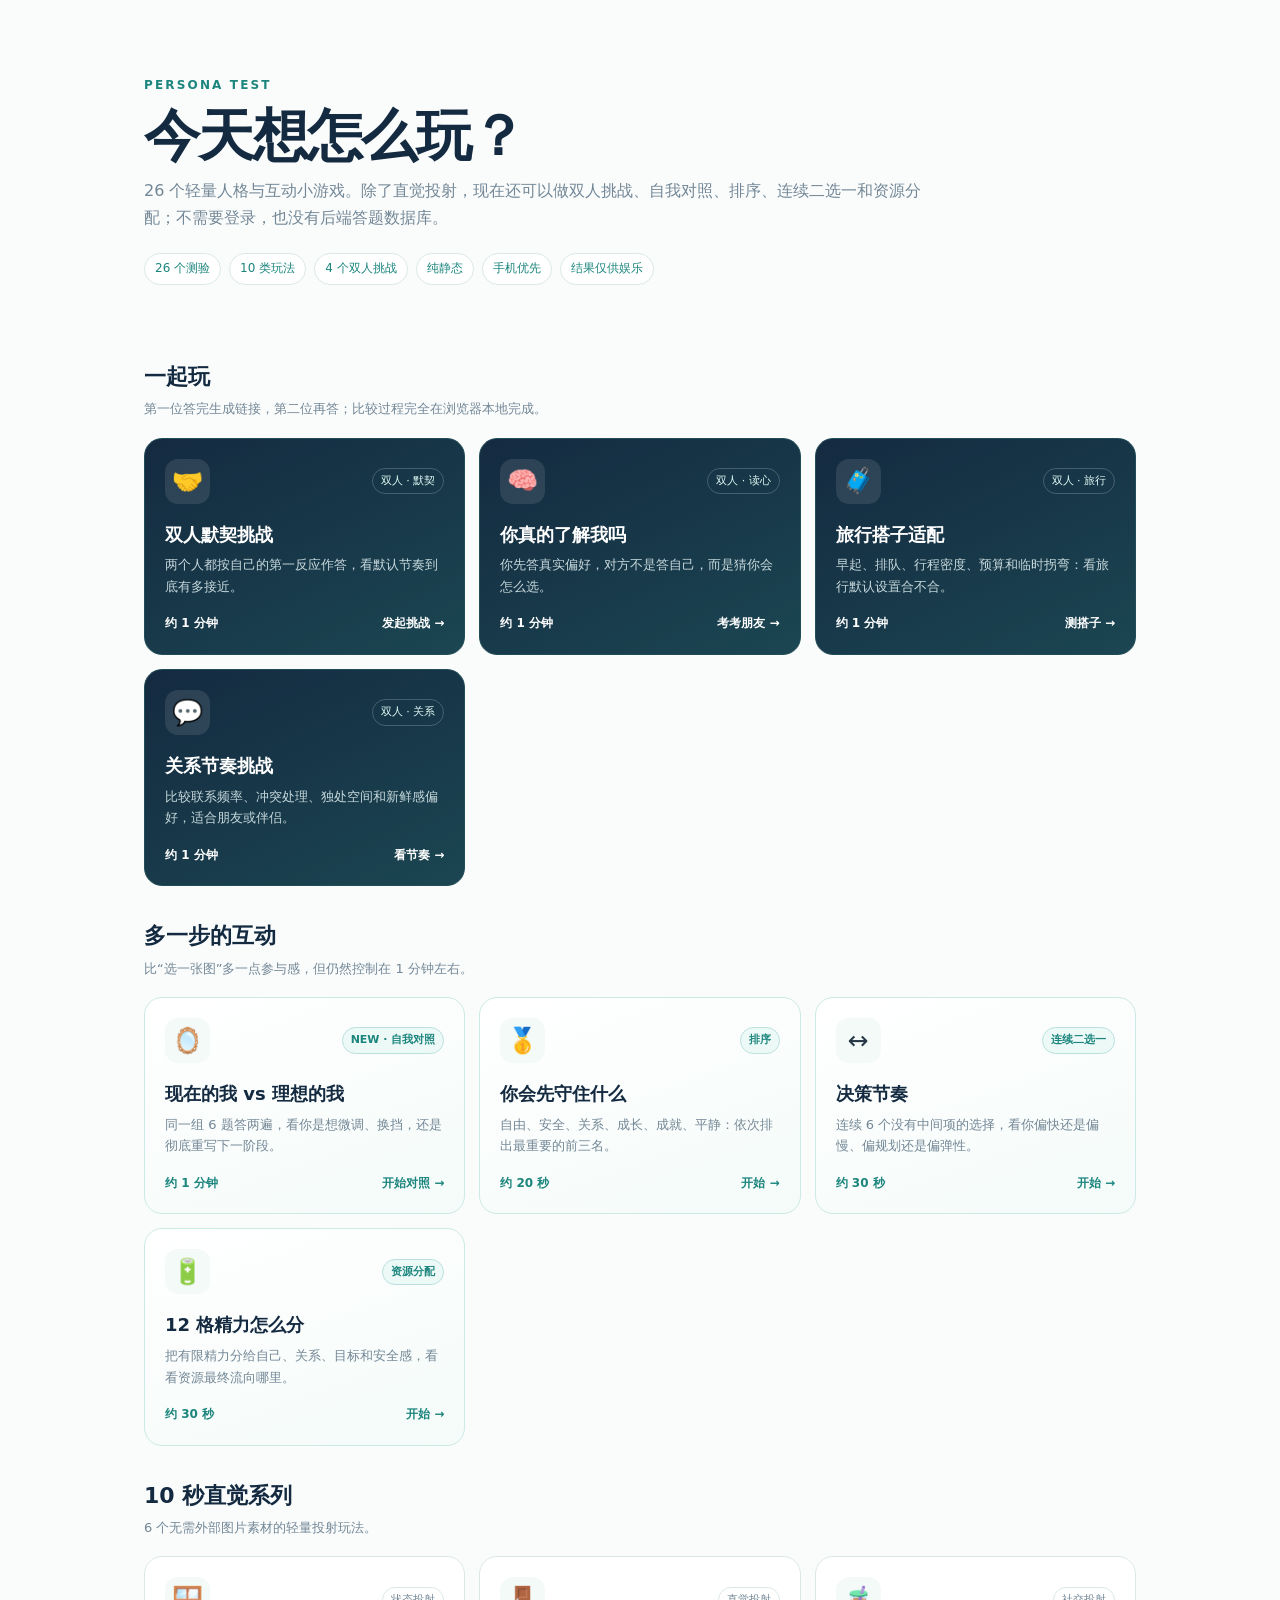
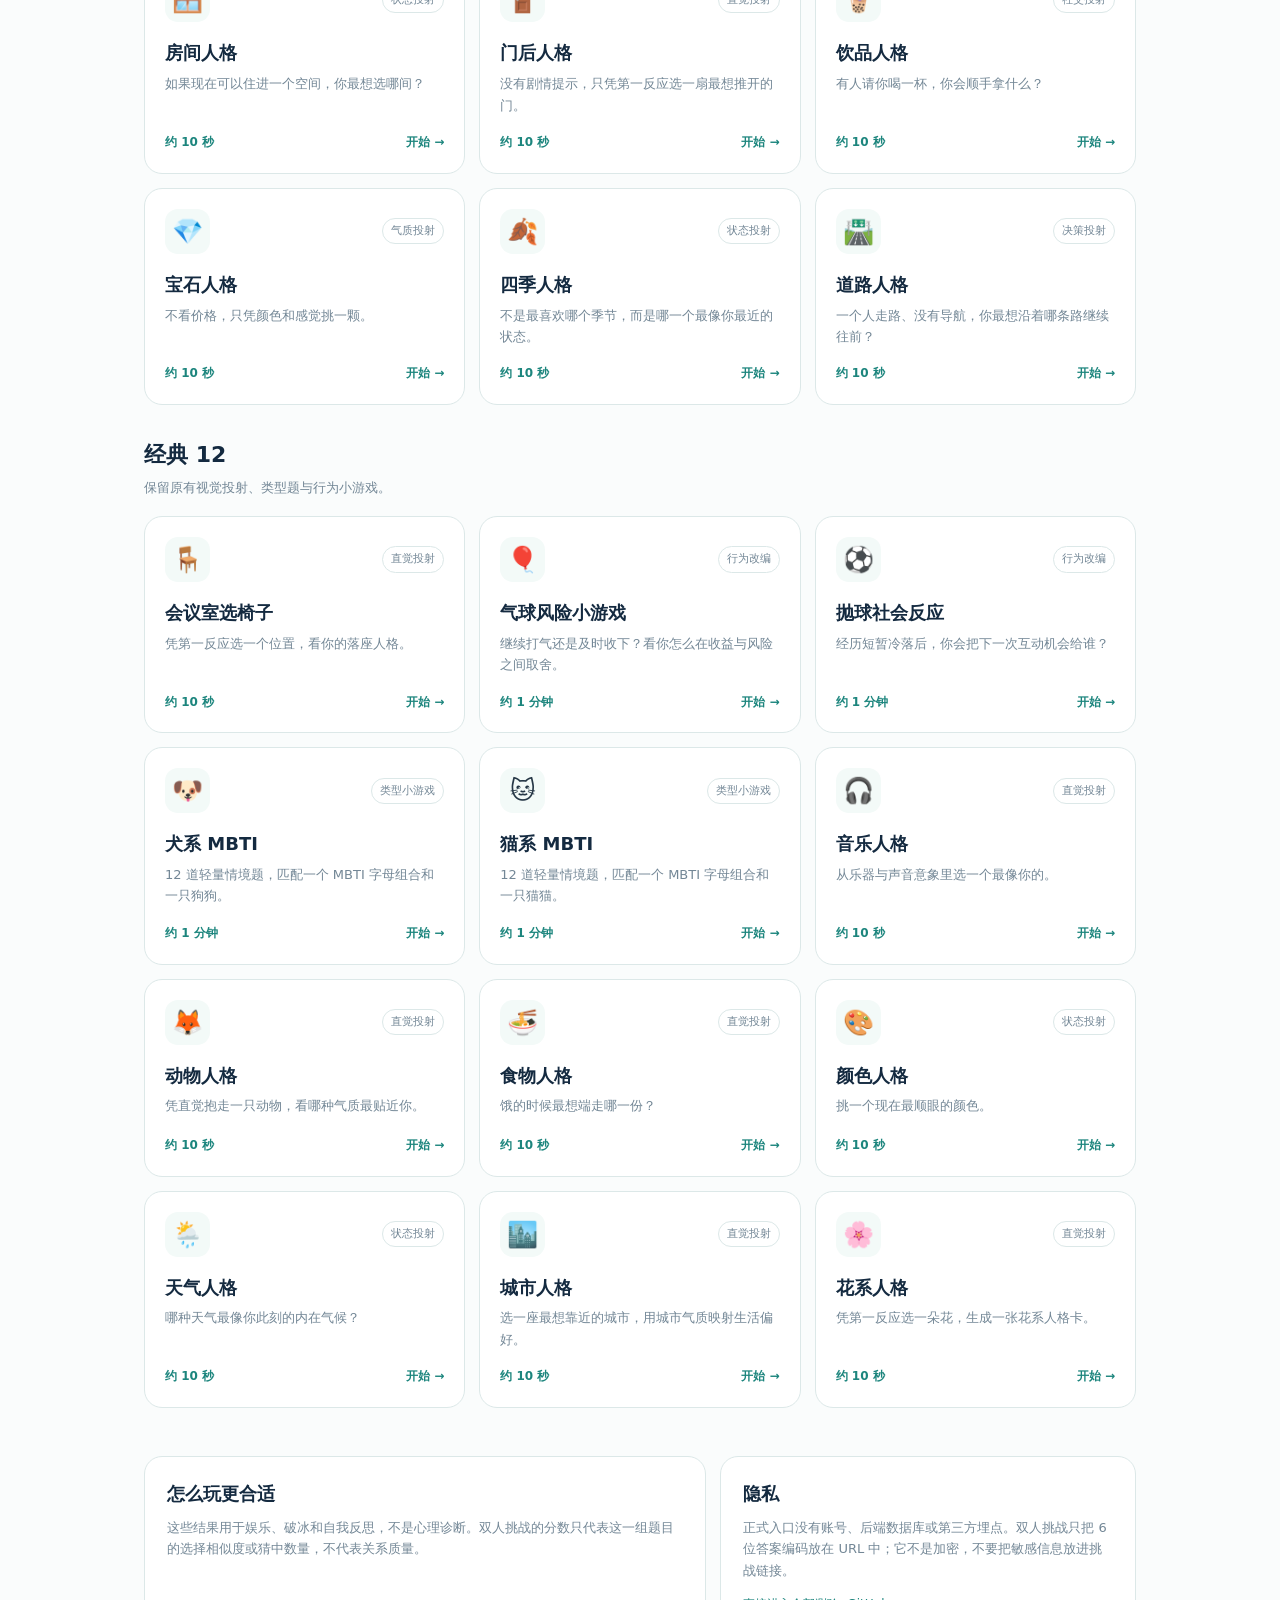
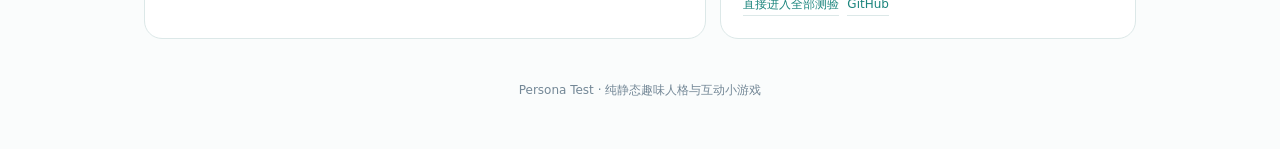
==== commit 9e9a8861: "Reframe homepage around social and interactive formats" ====
--- a/index.html
+++ b/index.html
@@ -3,11 +3,11 @@
 <head>
 <meta charset="utf-8">
 <meta name="viewport" content="width=device-width,initial-scale=1,viewport-fit=cover">
-<meta name="description" content="Persona Test：22 个轻量、可玩、可分享的人格投射、互动与行为小游戏，无登录、无后端、无埋点。">
+<meta name="description" content="Persona Test：26 个轻量、可玩、可分享的人格投射、双人挑战与行为小游戏，无登录、无后端、无埋点。">
 <meta name="theme-color" content="#142A40">
 <meta name="color-scheme" content="light">
 <meta property="og:title" content="Persona Test · 人格投射测验">
-<meta property="og:description" content="22 个轻量、可玩、可分享的趣味人格与互动小游戏。">
+<meta property="og:description" content="26 个轻量人格与互动小游戏：双人挑战、自我对照、排序、资源分配和经典投射玩法。">
 <meta property="og:type" content="website">
 <meta property="og:url" content="https://cochranek.github.io/persona-test/">
 <link rel="canonical" href="https://cochranek.github.io/persona-test/">
@@ -15,65 +15,54 @@
 <link rel="icon" href="assets/icon.svg" type="image/svg+xml">
 <title>Persona Test · 人格投射测验</title>
 <style>
-  :root{--navy:#142A40;--teal:#24A69E;--teal-d:#1c857d;--orange:#F29A49;--ink:#263746;--grey:#738796;--line:#DCE8E8;--panel:#F3FAF8;--bg:#FAFCFC}
-  *{box-sizing:border-box}html{scroll-behavior:smooth}body{margin:0;font-family:-apple-system,BlinkMacSystemFont,"PingFang SC","Microsoft YaHei",system-ui,sans-serif;background:var(--bg);color:var(--ink);line-height:1.65;-webkit-font-smoothing:antialiased}a{color:inherit}.wrap{max-width:1040px;margin:auto;padding:0 24px}.hero{padding:76px 0 42px}.kicker{font-size:12px;letter-spacing:.18em;color:var(--teal-d);font-weight:800}h1{margin:10px 0 12px;color:var(--navy);font-size:clamp(34px,6vw,56px);line-height:1.08;letter-spacing:-.03em}.lead{max-width:760px;margin:0;color:var(--grey);font-size:16px}.meta{display:flex;flex-wrap:wrap;gap:8px;margin-top:22px}.pill{font-size:12px;color:var(--teal-d);background:#fff;border:1px solid var(--line);border-radius:999px;padding:5px 10px}.section-head{display:flex;align-items:end;justify-content:space-between;gap:20px;margin:32px 0 18px}.section-head h2{margin:0;color:var(--navy);font-size:22px}.section-head p{margin:3px 0 0;color:var(--grey);font-size:13px}.grid{display:grid;grid-template-columns:repeat(3,minmax(0,1fr));gap:14px}.card{display:flex;flex-direction:column;min-height:198px;text-decoration:none;background:#fff;border:1px solid var(--line);border-radius:18px;padding:20px;transition:transform .18s ease,border-color .18s ease,box-shadow .18s ease}.card:hover{transform:translateY(-3px);border-color:#A8DCD7;box-shadow:0 12px 34px rgba(20,42,64,.08)}.card:focus-visible{outline:3px solid rgba(36,166,158,.3);outline-offset:3px}.card.interactive{background:linear-gradient(155deg,#142A40 0%,#1b4652 100%);border-color:#214d57;color:#fff}.card.interactive h3,.card.interactive .go{color:#fff}.card.interactive p{color:#c7d8dc}.card.interactive .icon{background:rgba(255,255,255,.1)}.card.interactive .kind{color:#dff8f4;border-color:rgba(255,255,255,.2)}.card.fresh{background:linear-gradient(160deg,#fff 0%,#f4fbf9 100%);border-color:#cbe9e5}.top{display:flex;align-items:center;justify-content:space-between;gap:12px}.icon{width:45px;height:45px;display:grid;place-items:center;border-radius:13px;background:var(--panel);font-size:25px}.kind{font-size:11px;color:var(--grey);border:1px solid var(--line);border-radius:999px;padding:3px 8px}.fresh .kind{color:var(--teal-d);border-color:#b9e1dc;background:#edf9f7;font-weight:700}.card h3{margin:16px 0 5px;color:var(--navy);font-size:18px}.card p{margin:0;color:var(--grey);font-size:13px;flex:1}.go{display:flex;justify-content:space-between;align-items:center;margin-top:17px;color:var(--teal-d);font-size:12px;font-weight:700}.about{display:grid;grid-template-columns:1.15fr .85fr;gap:14px;margin:48px 0 24px}.panel{background:#fff;border:1px solid var(--line);border-radius:18px;padding:22px}.panel h2{font-size:18px;color:var(--navy);margin:0 0 8px}.panel p{font-size:13px;color:var(--grey);margin:0}.legacy{display:flex;gap:8px;flex-wrap:wrap;margin-top:14px}.legacy a{font-size:12px;text-decoration:none;border-bottom:1px solid var(--line);color:var(--teal-d)}footer{padding:18px 0 48px;color:var(--grey);font-size:12px;text-align:center}@media(max-width:820px){.grid{grid-template-columns:repeat(2,minmax(0,1fr))}.about{grid-template-columns:1fr}.hero{padding-top:56px}}@media(max-width:520px){.wrap{padding:0 16px}.grid{grid-template-columns:1fr}.card{min-height:174px}.section-head{align-items:start;flex-direction:column;gap:4px}}@media(prefers-reduced-motion:reduce){html{scroll-behavior:auto}.card{transition:none}}
+:root{--navy:#142A40;--teal:#24A69E;--teal-d:#1c857d;--ink:#263746;--grey:#738796;--line:#DCE8E8;--panel:#F3FAF8;--bg:#FAFCFC}
+*{box-sizing:border-box}html{scroll-behavior:smooth}body{margin:0;font-family:-apple-system,BlinkMacSystemFont,"PingFang SC","Microsoft YaHei",system-ui,sans-serif;background:var(--bg);color:var(--ink);line-height:1.65;-webkit-font-smoothing:antialiased}a{color:inherit}.wrap{max-width:1040px;margin:auto;padding:0 24px}.hero{padding:76px 0 42px}.kicker{font-size:12px;letter-spacing:.18em;color:var(--teal-d);font-weight:800}h1{margin:10px 0 12px;color:var(--navy);font-size:clamp(34px,6vw,56px);line-height:1.08;letter-spacing:-.03em}.lead{max-width:780px;margin:0;color:var(--grey);font-size:16px}.meta{display:flex;flex-wrap:wrap;gap:8px;margin-top:22px}.pill{font-size:12px;color:var(--teal-d);background:#fff;border:1px solid var(--line);border-radius:999px;padding:5px 10px}.section-head{display:flex;align-items:end;justify-content:space-between;gap:20px;margin:32px 0 18px}.section-head h2{margin:0;color:var(--navy);font-size:22px}.section-head p{margin:3px 0 0;color:var(--grey);font-size:13px}.grid{display:grid;grid-template-columns:repeat(3,minmax(0,1fr));gap:14px}.card{display:flex;flex-direction:column;min-height:198px;text-decoration:none;background:#fff;border:1px solid var(--line);border-radius:18px;padding:20px;transition:transform .18s ease,border-color .18s ease,box-shadow .18s ease}.card:hover{transform:translateY(-3px);border-color:#A8DCD7;box-shadow:0 12px 34px rgba(20,42,64,.08)}.card:focus-visible{outline:3px solid rgba(36,166,158,.3);outline-offset:3px}.card.social{background:linear-gradient(155deg,#142A40 0%,#1b4652 100%);border-color:#214d57;color:#fff}.card.social h3,.card.social .go{color:#fff}.card.social p{color:#c7d8dc}.card.social .icon{background:rgba(255,255,255,.1)}.card.social .kind{color:#dff8f4;border-color:rgba(255,255,255,.2)}.card.interactive{background:linear-gradient(160deg,#fff 0%,#f4fbf9 100%);border-color:#cbe9e5}.top{display:flex;align-items:center;justify-content:space-between;gap:12px}.icon{width:45px;height:45px;display:grid;place-items:center;border-radius:13px;background:var(--panel);font-size:25px}.kind{font-size:11px;color:var(--grey);border:1px solid var(--line);border-radius:999px;padding:3px 8px}.interactive .kind{color:var(--teal-d);border-color:#b9e1dc;background:#edf9f7;font-weight:700}.card h3{margin:16px 0 5px;color:var(--navy);font-size:18px}.card p{margin:0;color:var(--grey);font-size:13px;flex:1}.go{display:flex;justify-content:space-between;align-items:center;margin-top:17px;color:var(--teal-d);font-size:12px;font-weight:700}.about{display:grid;grid-template-columns:1.15fr .85fr;gap:14px;margin:48px 0 24px}.panel{background:#fff;border:1px solid var(--line);border-radius:18px;padding:22px}.panel h2{font-size:18px;color:var(--navy);margin:0 0 8px}.panel p{font-size:13px;color:var(--grey);margin:0}.legacy{display:flex;gap:8px;flex-wrap:wrap;margin-top:14px}.legacy a{font-size:12px;text-decoration:none;border-bottom:1px solid var(--line);color:var(--teal-d)}footer{padding:18px 0 48px;color:var(--grey);font-size:12px;text-align:center}@media(max-width:820px){.grid{grid-template-columns:repeat(2,minmax(0,1fr))}.about{grid-template-columns:1fr}.hero{padding-top:56px}}@media(max-width:520px){.wrap{padding:0 16px}.grid{grid-template-columns:1fr}.card{min-height:174px}.section-head{align-items:start;flex-direction:column;gap:4px}}@media(prefers-reduced-motion:reduce){html{scroll-behavior:auto}.card{transition:none}}
 </style>
 </head>
 <body>
 <main class="wrap">
-  <header class="hero">
-    <div class="kicker">PERSONA TEST</div>
-    <h1>今天想怎么玩？</h1>
-    <p class="lead">22 个轻量人格与互动小游戏。现在不只有“选一张图”：可以排序、连续二选一、分配资源，还能生成完全本地的双人默契挑战链接。</p>
-    <div class="meta"><span class="pill">22 个测验</span><span class="pill">9 类玩法</span><span class="pill">纯静态</span><span class="pill">手机优先</span><span class="pill">无后端 · 无埋点</span><span class="pill">结果仅供娱乐</span></div>
-  </header>
-
-  <section aria-labelledby="interactive-title">
-    <div class="section-head"><div><h2 id="interactive-title">互动新玩法</h2><p>重点不是再多四张卡，而是新增四种可复用的交互范式。</p></div></div>
-    <div class="grid">
-      <a class="card interactive" href="play.html?test=priority"><div class="top"><span class="icon">🥇</span><span class="kind">NEW · 排序</span></div><h3>你会先守住什么</h3><p>自由、安全、关系、成长、成就、平静：依次排出最重要的前三名。</p><div class="go"><span>约 20 秒</span><span>开始 →</span></div></a>
-      <a class="card interactive" href="play.html?test=crossroads"><div class="top"><span class="icon">↔️</span><span class="kind">NEW · 连续二选一</span></div><h3>决策节奏</h3><p>连续 6 个没有中间项的选择，看你偏快还是偏慢、偏规划还是偏弹性。</p><div class="go"><span>约 30 秒</span><span>开始 →</span></div></a>
-      <a class="card interactive" href="play.html?test=budget"><div class="top"><span class="icon">🔋</span><span class="kind">NEW · 资源分配</span></div><h3>12 格精力怎么分</h3><p>把有限精力分给自己、关系、目标和安全感，看看资源最终流向哪里。</p><div class="go"><span>约 30 秒</span><span>开始 →</span></div></a>
-      <a class="card interactive" href="play.html?test=sync"><div class="top"><span class="icon">🤝</span><span class="kind">NEW · 双人挑战</span></div><h3>双人默契挑战</h3><p>你先答 6 题生成链接，朋友再答；不需要账号和后端，本地计算默契度。</p><div class="go"><span>约 1 分钟</span><span>发起挑战 →</span></div></a>
-    </div>
-  </section>
-
-  <section aria-labelledby="new-title">
-    <div class="section-head"><div><h2 id="new-title">10 秒直觉系列</h2><p>6 个无需外部图片素材的轻量投射玩法。</p></div></div>
-    <div class="grid">
-      <a class="card fresh" href="play.html?test=room"><div class="top"><span class="icon">🪟</span><span class="kind">状态投射</span></div><h3>房间人格</h3><p>如果现在可以住进一个空间，你最想选哪间？看看你最近真正需要什么。</p><div class="go"><span>约 10 秒</span><span>开始 →</span></div></a>
-      <a class="card fresh" href="play.html?test=door"><div class="top"><span class="icon">🚪</span><span class="kind">直觉投射</span></div><h3>门后人格</h3><p>没有剧情提示，只凭第一反应选一扇最想推开的门。</p><div class="go"><span>约 10 秒</span><span>开始 →</span></div></a>
-      <a class="card fresh" href="play.html?test=drink"><div class="top"><span class="icon">🧋</span><span class="kind">社交投射</span></div><h3>饮品人格</h3><p>有人请你喝一杯，你会顺手拿什么？看看你的社交节奏。</p><div class="go"><span>约 10 秒</span><span>开始 →</span></div></a>
-      <a class="card fresh" href="play.html?test=gem"><div class="top"><span class="icon">💎</span><span class="kind">气质投射</span></div><h3>宝石人格</h3><p>不看价格，只凭颜色和感觉挑一颗，生成你的宝石气质卡。</p><div class="go"><span>约 10 秒</span><span>开始 →</span></div></a>
-      <a class="card fresh" href="play.html?test=season"><div class="top"><span class="icon">🍂</span><span class="kind">状态投射</span></div><h3>四季人格</h3><p>不是最喜欢哪个季节，而是哪一个最像你最近的状态。</p><div class="go"><span>约 10 秒</span><span>开始 →</span></div></a>
-      <a class="card fresh" href="play.html?test=path"><div class="top"><span class="icon">🛣️</span><span class="kind">决策投射</span></div><h3>道路人格</h3><p>一个人走路、没有导航，你最想沿着哪条路继续往前？</p><div class="go"><span>约 10 秒</span><span>开始 →</span></div></a>
-    </div>
-  </section>
-
-  <section aria-labelledby="tests-title">
-    <div class="section-head"><div><h2 id="tests-title">经典测验</h2><p>原有 12 个玩法继续保留：直觉投射、类型题与行为小游戏。</p></div></div>
-    <div class="grid">
-      <a class="card" href="play.html?test=chair"><div class="top"><span class="icon">🪑</span><span class="kind">直觉投射</span></div><h3>会议室选椅子</h3><p>老板已经坐在主持位。凭第一反应选一个位置，看你的落座人格。</p><div class="go"><span>约 10 秒</span><span>开始 →</span></div></a>
-      <a class="card" href="play.html?test=balloon"><div class="top"><span class="icon">🎈</span><span class="kind">行为改编</span></div><h3>气球风险小游戏</h3><p>继续打气还是及时收下？看看你在收益与风险之间怎么取舍。</p><div class="go"><span>约 1 分钟</span><span>开始 →</span></div></a>
-      <a class="card" href="play.html?test=cyber"><div class="top"><span class="icon">⚽</span><span class="kind">行为改编</span></div><h3>抛球社会反应</h3><p>经历短暂的冷落后，你会把下一次互动机会给谁？</p><div class="go"><span>约 1 分钟</span><span>开始 →</span></div></a>
-      <a class="card" href="play.html?test=dog"><div class="top"><span class="icon">🐶</span><span class="kind">类型小游戏</span></div><h3>犬系 MBTI</h3><p>12 道轻量情境题，匹配一个 MBTI 字母组合和一只狗狗。</p><div class="go"><span>约 1 分钟</span><span>开始 →</span></div></a>
-      <a class="card" href="play.html?test=cat"><div class="top"><span class="icon">🐱</span><span class="kind">类型小游戏</span></div><h3>猫系 MBTI</h3><p>12 道轻量情境题，匹配一个 MBTI 字母组合和一只猫猫。</p><div class="go"><span>约 1 分钟</span><span>开始 →</span></div></a>
-      <a class="card" href="play.html?test=audio"><div class="top"><span class="icon">🎧</span><span class="kind">直觉投射</span></div><h3>音乐人格</h3><p>从乐器与声音意象里选一个最像你的，解锁一张音乐人格卡。</p><div class="go"><span>约 10 秒</span><span>开始 →</span></div></a>
-      <a class="card" href="play.html?test=animal"><div class="top"><span class="icon">🦊</span><span class="kind">直觉投射</span></div><h3>动物人格</h3><p>凭直觉抱走一只动物，看哪种气质最贴近你当下的状态。</p><div class="go"><span>约 10 秒</span><span>开始 →</span></div></a>
-      <a class="card" href="play.html?test=food"><div class="top"><span class="icon">🍜</span><span class="kind">直觉投射</span></div><h3>食物人格</h3><p>饿的时候最想端走哪一份？用口味偏好生成一张趣味结果卡。</p><div class="go"><span>约 10 秒</span><span>开始 →</span></div></a>
-      <a class="card" href="play.html?test=color"><div class="top"><span class="icon">🎨</span><span class="kind">状态投射</span></div><h3>颜色人格</h3><p>挑一个现在最顺眼的颜色，看看它映射出的情绪与风格关键词。</p><div class="go"><span>约 10 秒</span><span>开始 →</span></div></a>
-      <a class="card" href="play.html?test=weather"><div class="top"><span class="icon">🌦️</span><span class="kind">状态投射</span></div><h3>天气人格</h3><p>晴、雨、雾、雪……哪种天气最像你此刻的内在气候？</p><div class="go"><span>约 10 秒</span><span>开始 →</span></div></a>
-      <a class="card" href="play.html?test=city"><div class="top"><span class="icon">🏙️</span><span class="kind">直觉投射</span></div><h3>城市人格</h3><p>选一座最想靠近的城市，用城市气质映射你的生活偏好。</p><div class="go"><span>约 10 秒</span><span>开始 →</span></div></a>
-      <a class="card" href="play.html?test=flower"><div class="top"><span class="icon">🌸</span><span class="kind">关系投射</span></div><h3>花系人格</h3><p>凭直觉选一朵花，看它如何描述你对关系、边界与表达的偏好。</p><div class="go"><span>约 10 秒</span><span>开始 →</span></div></a>
-    </div>
-  </section>
-
-  <section class="about" aria-label="说明">
-    <div class="panel"><h2>关于结果</h2><p>所有内容用于娱乐、破冰与自我反思，不构成心理诊断。双人挑战只比较这 6 道题的一致程度，也不是关系质量评估。</p></div>
-    <div class="panel"><h2>隐私</h2><p>纯静态、无登录、无后端、无第三方埋点。双人挑战把第一位玩家的 6 个二选一答案编码在 URL 中，由第二位玩家的浏览器本地比较。</p><div class="legacy"><a href="persona-image.html">Legacy 图鉴页</a><a href="persona-collection.html">Lite 合集</a><a href="chair-test.html">独立椅子测试</a></div></div>
-  </section>
+<header class="hero">
+  <div class="kicker">PERSONA TEST</div>
+  <h1>今天想怎么玩？</h1>
+  <p class="lead">26 个轻量人格与互动小游戏。除了直觉投射，现在还可以做双人挑战、自我对照、排序、连续二选一和资源分配；不需要登录，也没有后端答题数据库。</p>
+  <div class="meta"><span class="pill">26 个测验</span><span class="pill">10 类玩法</span><span class="pill">4 个双人挑战</span><span class="pill">纯静态</span><span class="pill">手机优先</span><span class="pill">结果仅供娱乐</span></div>
+</header>
+<section aria-labelledby="social-title"><div class="section-head"><div><h2 id="social-title">一起玩</h2><p>第一位答完生成链接，第二位再答；比较过程完全在浏览器本地完成。</p></div></div><div class="grid">
+<a class="card social" href="play.html?test=sync"><div class="top"><span class="icon">🤝</span><span class="kind">双人 · 默契</span></div><h3>双人默契挑战</h3><p>两个人都按自己的第一反应作答，看默认节奏到底有多接近。</p><div class="go"><span>约 1 分钟</span><span>发起挑战 →</span></div></a>
+<a class="card social" href="play.html?test=guessme"><div class="top"><span class="icon">🧠</span><span class="kind">双人 · 读心</span></div><h3>你真的了解我吗</h3><p>你先答真实偏好，对方不是答自己，而是猜你会怎么选。</p><div class="go"><span>约 1 分钟</span><span>考考朋友 →</span></div></a>
+<a class="card social" href="play.html?test=travelmate"><div class="top"><span class="icon">🧳</span><span class="kind">双人 · 旅行</span></div><h3>旅行搭子适配</h3><p>早起、排队、行程密度、预算和临时拐弯：看旅行默认设置合不合。</p><div class="go"><span>约 1 分钟</span><span>测搭子 →</span></div></a>
+<a class="card social" href="play.html?test=rhythm"><div class="top"><span class="icon">💬</span><span class="kind">双人 · 关系</span></div><h3>关系节奏挑战</h3><p>比较联系频率、冲突处理、独处空间和新鲜感偏好，适合朋友或伴侣。</p><div class="go"><span>约 1 分钟</span><span>看节奏 →</span></div></a>
+</div></section>
+<section aria-labelledby="deep-title"><div class="section-head"><div><h2 id="deep-title">多一步的互动</h2><p>比“选一张图”多一点参与感，但仍然控制在 1 分钟左右。</p></div></div><div class="grid">
+<a class="card interactive" href="play.html?test=selffuture"><div class="top"><span class="icon">🪞</span><span class="kind">NEW · 自我对照</span></div><h3>现在的我 vs 理想的我</h3><p>同一组 6 题答两遍，看你是想微调、换挡，还是彻底重写下一阶段。</p><div class="go"><span>约 1 分钟</span><span>开始对照 →</span></div></a>
+<a class="card interactive" href="play.html?test=priority"><div class="top"><span class="icon">🥇</span><span class="kind">排序</span></div><h3>你会先守住什么</h3><p>自由、安全、关系、成长、成就、平静：依次排出最重要的前三名。</p><div class="go"><span>约 20 秒</span><span>开始 →</span></div></a>
+<a class="card interactive" href="play.html?test=crossroads"><div class="top"><span class="icon">↔️</span><span class="kind">连续二选一</span></div><h3>决策节奏</h3><p>连续 6 个没有中间项的选择，看你偏快还是偏慢、偏规划还是偏弹性。</p><div class="go"><span>约 30 秒</span><span>开始 →</span></div></a>
+<a class="card interactive" href="play.html?test=budget"><div class="top"><span class="icon">🔋</span><span class="kind">资源分配</span></div><h3>12 格精力怎么分</h3><p>把有限精力分给自己、关系、目标和安全感，看看资源最终流向哪里。</p><div class="go"><span>约 30 秒</span><span>开始 →</span></div></a>
+</div></section>
+<section aria-labelledby="quick-title"><div class="section-head"><div><h2 id="quick-title">10 秒直觉系列</h2><p>6 个无需外部图片素材的轻量投射玩法。</p></div></div><div class="grid">
+<a class="card" href="play.html?test=room"><div class="top"><span class="icon">🪟</span><span class="kind">状态投射</span></div><h3>房间人格</h3><p>如果现在可以住进一个空间，你最想选哪间？</p><div class="go"><span>约 10 秒</span><span>开始 →</span></div></a>
+<a class="card" href="play.html?test=door"><div class="top"><span class="icon">🚪</span><span class="kind">直觉投射</span></div><h3>门后人格</h3><p>没有剧情提示，只凭第一反应选一扇最想推开的门。</p><div class="go"><span>约 10 秒</span><span>开始 →</span></div></a>
+<a class="card" href="play.html?test=drink"><div class="top"><span class="icon">🧋</span><span class="kind">社交投射</span></div><h3>饮品人格</h3><p>有人请你喝一杯，你会顺手拿什么？</p><div class="go"><span>约 10 秒</span><span>开始 →</span></div></a>
+<a class="card" href="play.html?test=gem"><div class="top"><span class="icon">💎</span><span class="kind">气质投射</span></div><h3>宝石人格</h3><p>不看价格，只凭颜色和感觉挑一颗。</p><div class="go"><span>约 10 秒</span><span>开始 →</span></div></a>
+<a class="card" href="play.html?test=season"><div class="top"><span class="icon">🍂</span><span class="kind">状态投射</span></div><h3>四季人格</h3><p>不是最喜欢哪个季节，而是哪一个最像你最近的状态。</p><div class="go"><span>约 10 秒</span><span>开始 →</span></div></a>
+<a class="card" href="play.html?test=path"><div class="top"><span class="icon">🛣️</span><span class="kind">决策投射</span></div><h3>道路人格</h3><p>一个人走路、没有导航，你最想沿着哪条路继续往前？</p><div class="go"><span>约 10 秒</span><span>开始 →</span></div></a>
+</div></section>
+<section aria-labelledby="classic-title"><div class="section-head"><div><h2 id="classic-title">经典 12</h2><p>保留原有视觉投射、类型题与行为小游戏。</p></div></div><div class="grid">
+<a class="card" href="play.html?test=chair"><div class="top"><span class="icon">🪑</span><span class="kind">直觉投射</span></div><h3>会议室选椅子</h3><p>凭第一反应选一个位置，看你的落座人格。</p><div class="go"><span>约 10 秒</span><span>开始 →</span></div></a>
+<a class="card" href="play.html?test=balloon"><div class="top"><span class="icon">🎈</span><span class="kind">行为改编</span></div><h3>气球风险小游戏</h3><p>继续打气还是及时收下？看你怎么在收益与风险之间取舍。</p><div class="go"><span>约 1 分钟</span><span>开始 →</span></div></a>
+<a class="card" href="play.html?test=cyber"><div class="top"><span class="icon">⚽</span><span class="kind">行为改编</span></div><h3>抛球社会反应</h3><p>经历短暂冷落后，你会把下一次互动机会给谁？</p><div class="go"><span>约 1 分钟</span><span>开始 →</span></div></a>
+<a class="card" href="play.html?test=dog"><div class="top"><span class="icon">🐶</span><span class="kind">类型小游戏</span></div><h3>犬系 MBTI</h3><p>12 道轻量情境题，匹配一个 MBTI 字母组合和一只狗狗。</p><div class="go"><span>约 1 分钟</span><span>开始 →</span></div></a>
+<a class="card" href="play.html?test=cat"><div class="top"><span class="icon">🐱</span><span class="kind">类型小游戏</span></div><h3>猫系 MBTI</h3><p>12 道轻量情境题，匹配一个 MBTI 字母组合和一只猫猫。</p><div class="go"><span>约 1 分钟</span><span>开始 →</span></div></a>
+<a class="card" href="play.html?test=audio"><div class="top"><span class="icon">🎧</span><span class="kind">直觉投射</span></div><h3>音乐人格</h3><p>从乐器与声音意象里选一个最像你的。</p><div class="go"><span>约 10 秒</span><span>开始 →</span></div></a>
+<a class="card" href="play.html?test=animal"><div class="top"><span class="icon">🦊</span><span class="kind">直觉投射</span></div><h3>动物人格</h3><p>凭直觉抱走一只动物，看哪种气质最贴近你。</p><div class="go"><span>约 10 秒</span><span>开始 →</span></div></a>
+<a class="card" href="play.html?test=food"><div class="top"><span class="icon">🍜</span><span class="kind">直觉投射</span></div><h3>食物人格</h3><p>饿的时候最想端走哪一份？</p><div class="go"><span>约 10 秒</span><span>开始 →</span></div></a>
+<a class="card" href="play.html?test=color"><div class="top"><span class="icon">🎨</span><span class="kind">状态投射</span></div><h3>颜色人格</h3><p>挑一个现在最顺眼的颜色。</p><div class="go"><span>约 10 秒</span><span>开始 →</span></div></a>
+<a class="card" href="play.html?test=weather"><div class="top"><span class="icon">🌦️</span><span class="kind">状态投射</span></div><h3>天气人格</h3><p>哪种天气最像你此刻的内在气候？</p><div class="go"><span>约 10 秒</span><span>开始 →</span></div></a>
+<a class="card" href="play.html?test=city"><div class="top"><span class="icon">🏙️</span><span class="kind">直觉投射</span></div><h3>城市人格</h3><p>选一座最想靠近的城市，用城市气质映射生活偏好。</p><div class="go"><span>约 10 秒</span><span>开始 →</span></div></a>
+<a class="card" href="play.html?test=flower"><div class="top"><span class="icon">🌸</span><span class="kind">直觉投射</span></div><h3>花系人格</h3><p>凭第一反应选一朵花，生成一张花系人格卡。</p><div class="go"><span>约 10 秒</span><span>开始 →</span></div></a>
+</div></section>
+<section class="about" aria-label="关于项目"><div class="panel"><h2>怎么玩更合适</h2><p>这些结果用于娱乐、破冰和自我反思，不是心理诊断。双人挑战的分数只代表这一组题目的选择相似度或猜中数量，不代表关系质量。</p></div><div class="panel"><h2>隐私</h2><p>正式入口没有账号、后端数据库或第三方埋点。双人挑战只把 6 位答案编码放在 URL 中；它不是加密，不要把敏感信息放进挑战链接。</p><div class="legacy"><a href="play.html">直接进入全部测验</a><a href="https://github.com/CochraneK/persona-test">GitHub</a></div></div></section>
+<footer>Persona Test · 纯静态趣味人格与互动小游戏</footer>
 </main>
-<footer>Persona Test · GitHub Pages · Entertainment only</footer>
-<script>if('serviceWorker' in navigator&&(location.protocol==='https:'||location.hostname==='localhost'))navigator.serviceWorker.register('./sw.js').catch(()=>{});</script>
 </body>
 </html>
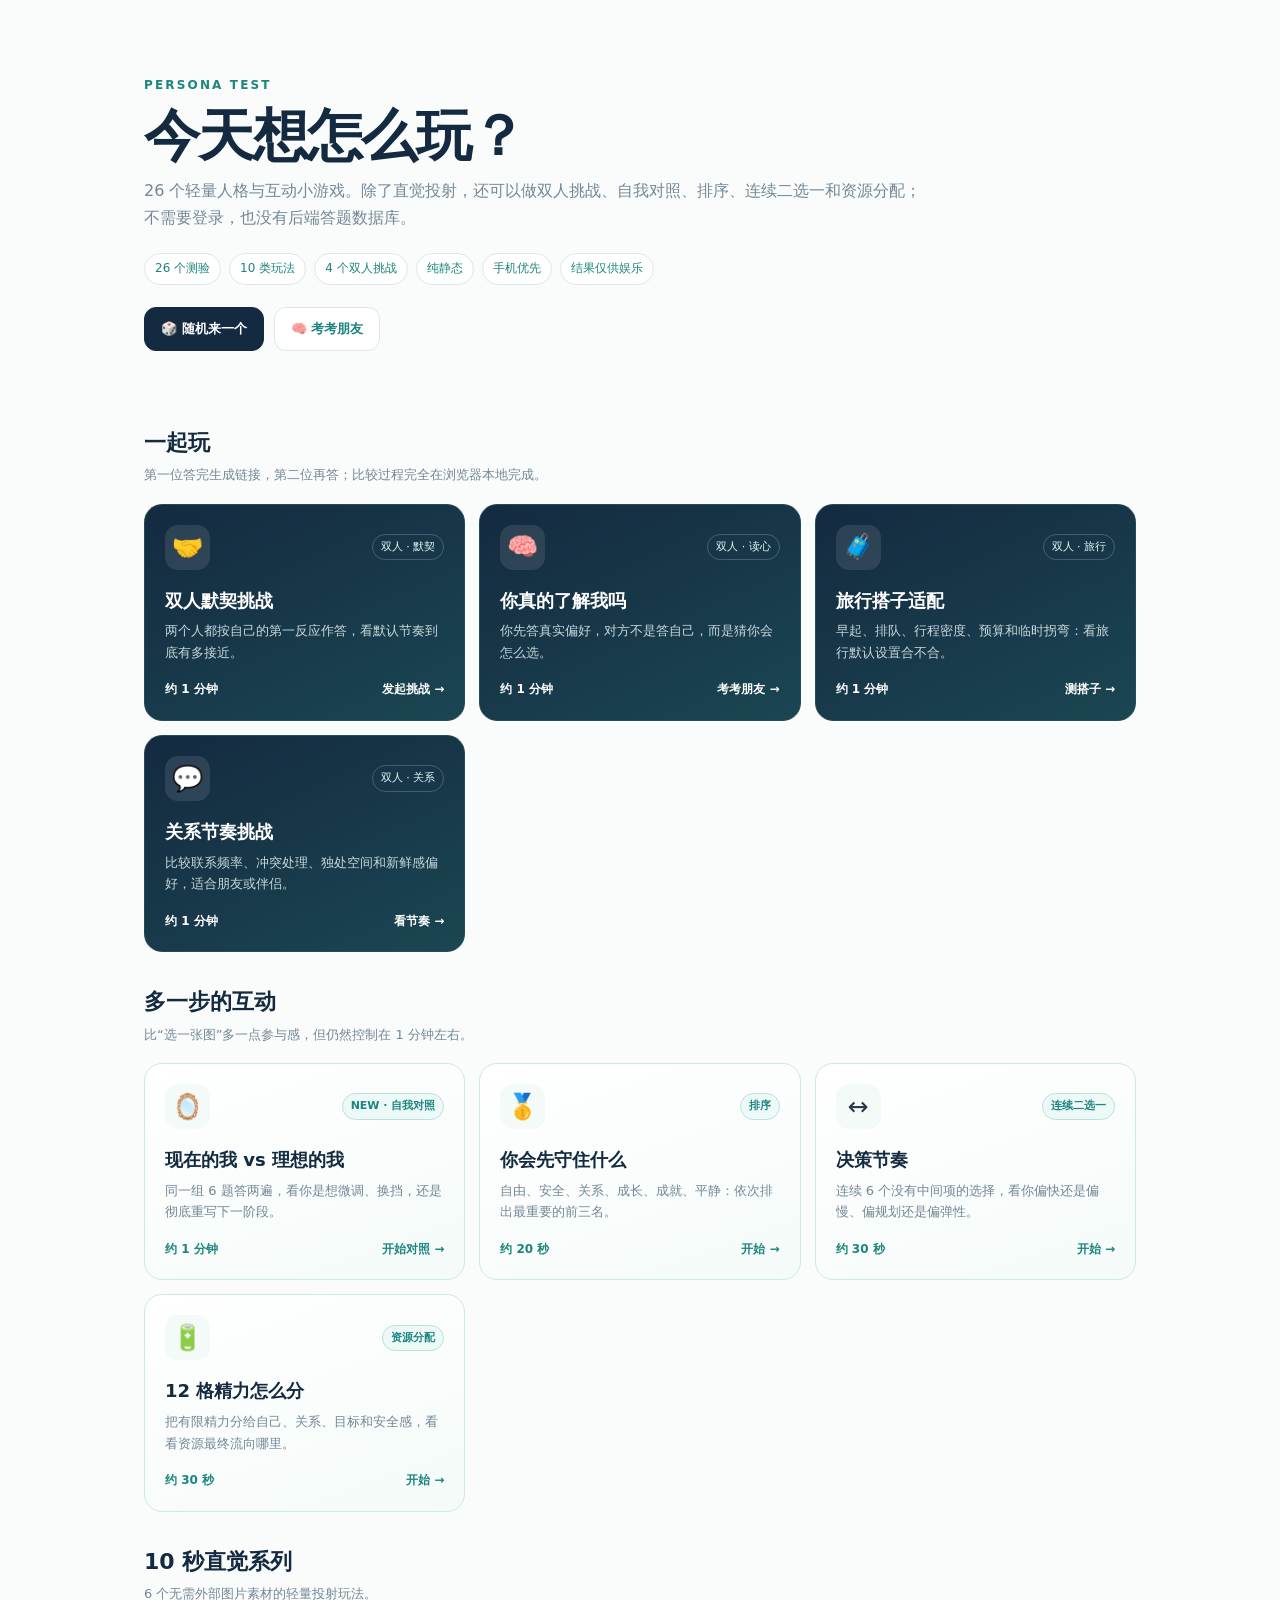
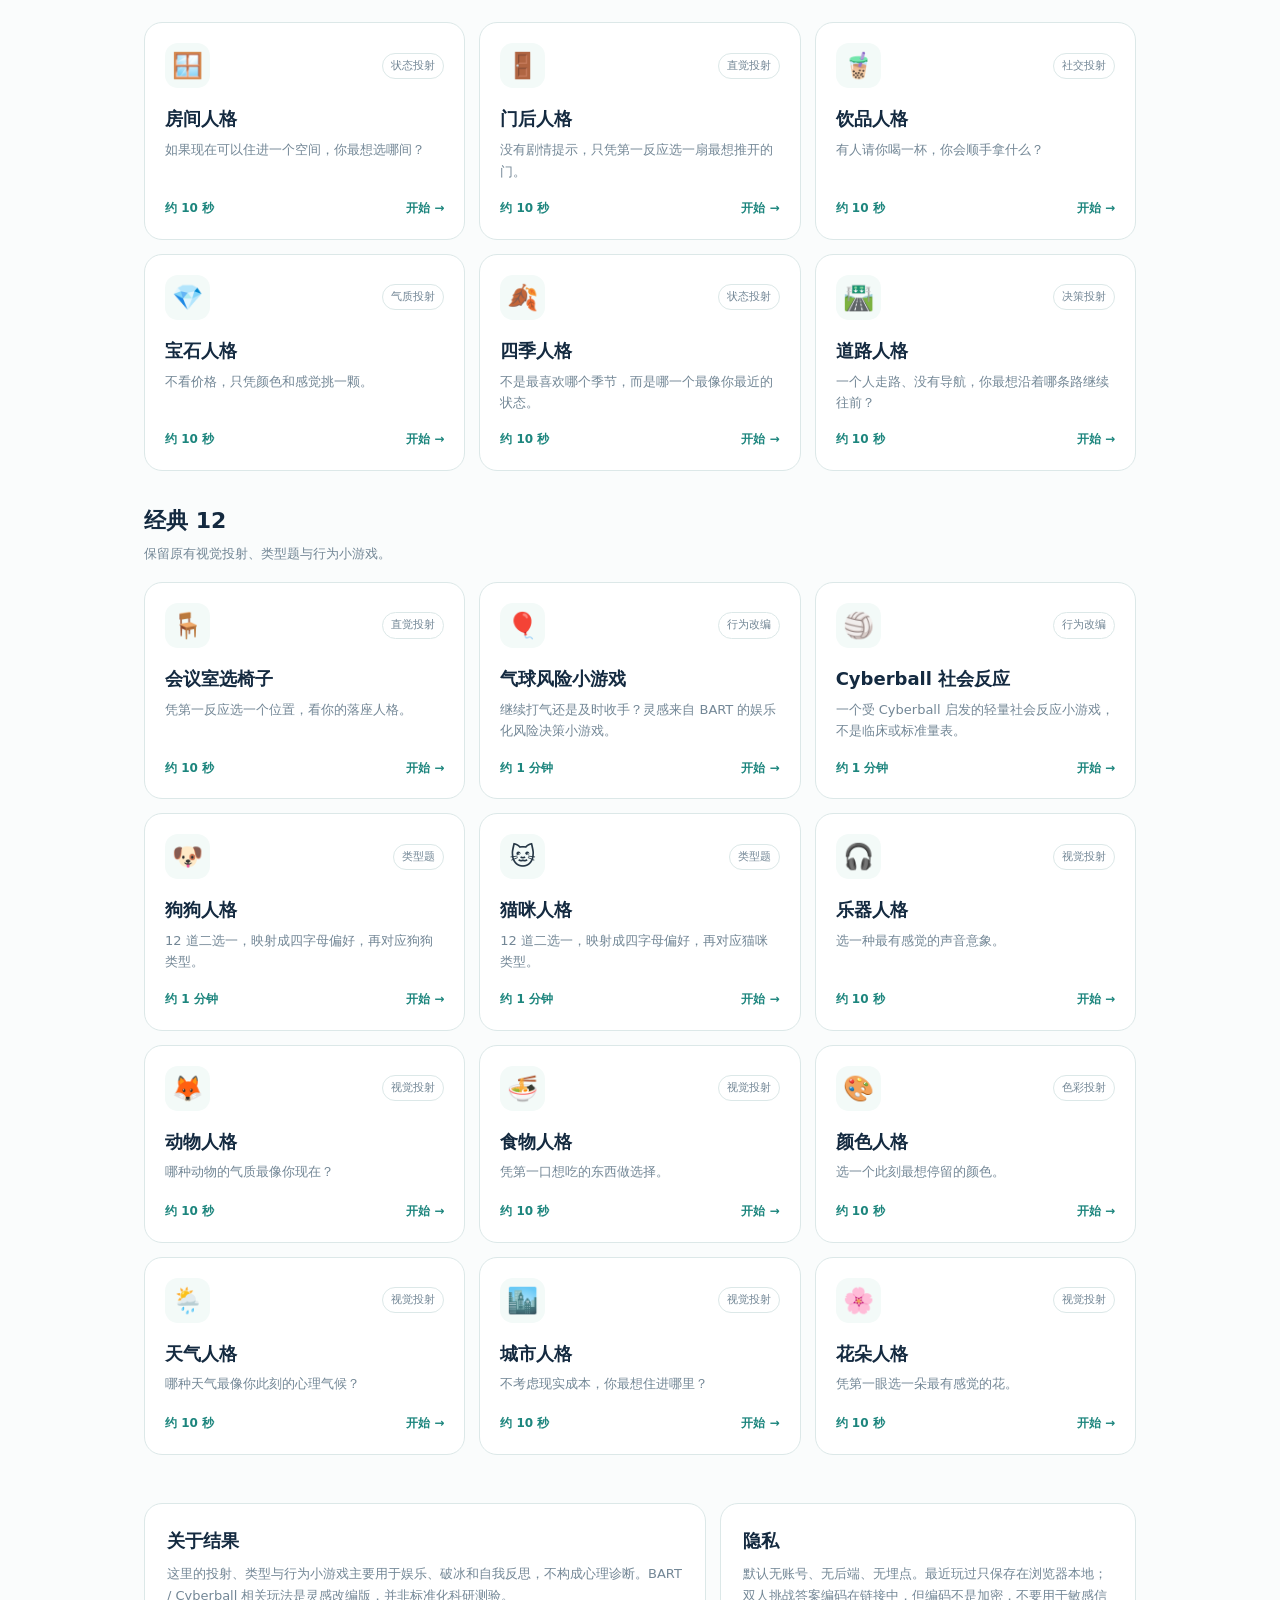
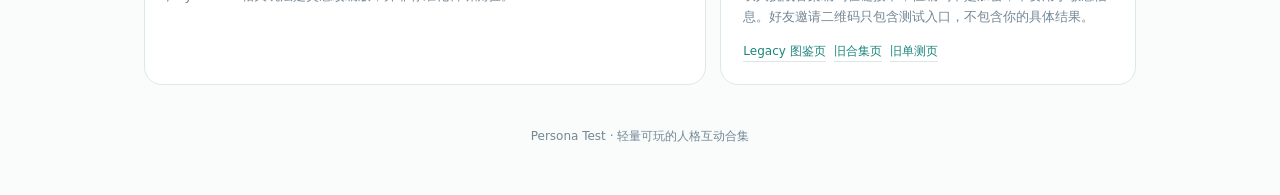
==== commit 3e9226a9: "Modularize homepage and add growth entrypoints" ====
--- a/index.html
+++ b/index.html
@@ -6,6 +6,7 @@
 <meta name="description" content="Persona Test：26 个轻量、可玩、可分享的人格投射、双人挑战与行为小游戏，无登录、无后端、无埋点。">
 <meta name="theme-color" content="#142A40">
 <meta name="color-scheme" content="light">
+<meta name="referrer" content="no-referrer">
 <meta property="og:title" content="Persona Test · 人格投射测验">
 <meta property="og:description" content="26 个轻量人格与互动小游戏：双人挑战、自我对照、排序、资源分配和经典投射玩法。">
 <meta property="og:type" content="website">
@@ -13,18 +14,16 @@
 <link rel="canonical" href="https://cochranek.github.io/persona-test/">
 <link rel="manifest" href="manifest.webmanifest">
 <link rel="icon" href="assets/icon.svg" type="image/svg+xml">
+<link rel="stylesheet" href="assets/home.css">
+<link rel="stylesheet" href="assets/growth.css">
 <title>Persona Test · 人格投射测验</title>
-<style>
-:root{--navy:#142A40;--teal:#24A69E;--teal-d:#1c857d;--ink:#263746;--grey:#738796;--line:#DCE8E8;--panel:#F3FAF8;--bg:#FAFCFC}
-*{box-sizing:border-box}html{scroll-behavior:smooth}body{margin:0;font-family:-apple-system,BlinkMacSystemFont,"PingFang SC","Microsoft YaHei",system-ui,sans-serif;background:var(--bg);color:var(--ink);line-height:1.65;-webkit-font-smoothing:antialiased}a{color:inherit}.wrap{max-width:1040px;margin:auto;padding:0 24px}.hero{padding:76px 0 42px}.kicker{font-size:12px;letter-spacing:.18em;color:var(--teal-d);font-weight:800}h1{margin:10px 0 12px;color:var(--navy);font-size:clamp(34px,6vw,56px);line-height:1.08;letter-spacing:-.03em}.lead{max-width:780px;margin:0;color:var(--grey);font-size:16px}.meta{display:flex;flex-wrap:wrap;gap:8px;margin-top:22px}.pill{font-size:12px;color:var(--teal-d);background:#fff;border:1px solid var(--line);border-radius:999px;padding:5px 10px}.section-head{display:flex;align-items:end;justify-content:space-between;gap:20px;margin:32px 0 18px}.section-head h2{margin:0;color:var(--navy);font-size:22px}.section-head p{margin:3px 0 0;color:var(--grey);font-size:13px}.grid{display:grid;grid-template-columns:repeat(3,minmax(0,1fr));gap:14px}.card{display:flex;flex-direction:column;min-height:198px;text-decoration:none;background:#fff;border:1px solid var(--line);border-radius:18px;padding:20px;transition:transform .18s ease,border-color .18s ease,box-shadow .18s ease}.card:hover{transform:translateY(-3px);border-color:#A8DCD7;box-shadow:0 12px 34px rgba(20,42,64,.08)}.card:focus-visible{outline:3px solid rgba(36,166,158,.3);outline-offset:3px}.card.social{background:linear-gradient(155deg,#142A40 0%,#1b4652 100%);border-color:#214d57;color:#fff}.card.social h3,.card.social .go{color:#fff}.card.social p{color:#c7d8dc}.card.social .icon{background:rgba(255,255,255,.1)}.card.social .kind{color:#dff8f4;border-color:rgba(255,255,255,.2)}.card.interactive{background:linear-gradient(160deg,#fff 0%,#f4fbf9 100%);border-color:#cbe9e5}.top{display:flex;align-items:center;justify-content:space-between;gap:12px}.icon{width:45px;height:45px;display:grid;place-items:center;border-radius:13px;background:var(--panel);font-size:25px}.kind{font-size:11px;color:var(--grey);border:1px solid var(--line);border-radius:999px;padding:3px 8px}.interactive .kind{color:var(--teal-d);border-color:#b9e1dc;background:#edf9f7;font-weight:700}.card h3{margin:16px 0 5px;color:var(--navy);font-size:18px}.card p{margin:0;color:var(--grey);font-size:13px;flex:1}.go{display:flex;justify-content:space-between;align-items:center;margin-top:17px;color:var(--teal-d);font-size:12px;font-weight:700}.about{display:grid;grid-template-columns:1.15fr .85fr;gap:14px;margin:48px 0 24px}.panel{background:#fff;border:1px solid var(--line);border-radius:18px;padding:22px}.panel h2{font-size:18px;color:var(--navy);margin:0 0 8px}.panel p{font-size:13px;color:var(--grey);margin:0}.legacy{display:flex;gap:8px;flex-wrap:wrap;margin-top:14px}.legacy a{font-size:12px;text-decoration:none;border-bottom:1px solid var(--line);color:var(--teal-d)}footer{padding:18px 0 48px;color:var(--grey);font-size:12px;text-align:center}@media(max-width:820px){.grid{grid-template-columns:repeat(2,minmax(0,1fr))}.about{grid-template-columns:1fr}.hero{padding-top:56px}}@media(max-width:520px){.wrap{padding:0 16px}.grid{grid-template-columns:1fr}.card{min-height:174px}.section-head{align-items:start;flex-direction:column;gap:4px}}@media(prefers-reduced-motion:reduce){html{scroll-behavior:auto}.card{transition:none}}
-</style>
 </head>
 <body>
 <main class="wrap">
 <header class="hero">
   <div class="kicker">PERSONA TEST</div>
   <h1>今天想怎么玩？</h1>
-  <p class="lead">26 个轻量人格与互动小游戏。除了直觉投射，现在还可以做双人挑战、自我对照、排序、连续二选一和资源分配；不需要登录，也没有后端答题数据库。</p>
+  <p class="lead">26 个轻量人格与互动小游戏。除了直觉投射，还可以做双人挑战、自我对照、排序、连续二选一和资源分配；不需要登录，也没有后端答题数据库。</p>
   <div class="meta"><span class="pill">26 个测验</span><span class="pill">10 类玩法</span><span class="pill">4 个双人挑战</span><span class="pill">纯静态</span><span class="pill">手机优先</span><span class="pill">结果仅供娱乐</span></div>
 </header>
 <section aria-labelledby="social-title"><div class="section-head"><div><h2 id="social-title">一起玩</h2><p>第一位答完生成链接，第二位再答；比较过程完全在浏览器本地完成。</p></div></div><div class="grid">
@@ -49,20 +48,21 @@
 </div></section>
 <section aria-labelledby="classic-title"><div class="section-head"><div><h2 id="classic-title">经典 12</h2><p>保留原有视觉投射、类型题与行为小游戏。</p></div></div><div class="grid">
 <a class="card" href="play.html?test=chair"><div class="top"><span class="icon">🪑</span><span class="kind">直觉投射</span></div><h3>会议室选椅子</h3><p>凭第一反应选一个位置，看你的落座人格。</p><div class="go"><span>约 10 秒</span><span>开始 →</span></div></a>
-<a class="card" href="play.html?test=balloon"><div class="top"><span class="icon">🎈</span><span class="kind">行为改编</span></div><h3>气球风险小游戏</h3><p>继续打气还是及时收下？看你怎么在收益与风险之间取舍。</p><div class="go"><span>约 1 分钟</span><span>开始 →</span></div></a>
-<a class="card" href="play.html?test=cyber"><div class="top"><span class="icon">⚽</span><span class="kind">行为改编</span></div><h3>抛球社会反应</h3><p>经历短暂冷落后，你会把下一次互动机会给谁？</p><div class="go"><span>约 1 分钟</span><span>开始 →</span></div></a>
-<a class="card" href="play.html?test=dog"><div class="top"><span class="icon">🐶</span><span class="kind">类型小游戏</span></div><h3>犬系 MBTI</h3><p>12 道轻量情境题，匹配一个 MBTI 字母组合和一只狗狗。</p><div class="go"><span>约 1 分钟</span><span>开始 →</span></div></a>
-<a class="card" href="play.html?test=cat"><div class="top"><span class="icon">🐱</span><span class="kind">类型小游戏</span></div><h3>猫系 MBTI</h3><p>12 道轻量情境题，匹配一个 MBTI 字母组合和一只猫猫。</p><div class="go"><span>约 1 分钟</span><span>开始 →</span></div></a>
-<a class="card" href="play.html?test=audio"><div class="top"><span class="icon">🎧</span><span class="kind">直觉投射</span></div><h3>音乐人格</h3><p>从乐器与声音意象里选一个最像你的。</p><div class="go"><span>约 10 秒</span><span>开始 →</span></div></a>
-<a class="card" href="play.html?test=animal"><div class="top"><span class="icon">🦊</span><span class="kind">直觉投射</span></div><h3>动物人格</h3><p>凭直觉抱走一只动物，看哪种气质最贴近你。</p><div class="go"><span>约 10 秒</span><span>开始 →</span></div></a>
-<a class="card" href="play.html?test=food"><div class="top"><span class="icon">🍜</span><span class="kind">直觉投射</span></div><h3>食物人格</h3><p>饿的时候最想端走哪一份？</p><div class="go"><span>约 10 秒</span><span>开始 →</span></div></a>
-<a class="card" href="play.html?test=color"><div class="top"><span class="icon">🎨</span><span class="kind">状态投射</span></div><h3>颜色人格</h3><p>挑一个现在最顺眼的颜色。</p><div class="go"><span>约 10 秒</span><span>开始 →</span></div></a>
-<a class="card" href="play.html?test=weather"><div class="top"><span class="icon">🌦️</span><span class="kind">状态投射</span></div><h3>天气人格</h3><p>哪种天气最像你此刻的内在气候？</p><div class="go"><span>约 10 秒</span><span>开始 →</span></div></a>
-<a class="card" href="play.html?test=city"><div class="top"><span class="icon">🏙️</span><span class="kind">直觉投射</span></div><h3>城市人格</h3><p>选一座最想靠近的城市，用城市气质映射生活偏好。</p><div class="go"><span>约 10 秒</span><span>开始 →</span></div></a>
-<a class="card" href="play.html?test=flower"><div class="top"><span class="icon">🌸</span><span class="kind">直觉投射</span></div><h3>花系人格</h3><p>凭第一反应选一朵花，生成一张花系人格卡。</p><div class="go"><span>约 10 秒</span><span>开始 →</span></div></a>
+<a class="card" href="play.html?test=balloon"><div class="top"><span class="icon">🎈</span><span class="kind">行为改编</span></div><h3>气球风险小游戏</h3><p>继续打气还是及时收手？灵感来自 BART 的娱乐化风险决策小游戏。</p><div class="go"><span>约 1 分钟</span><span>开始 →</span></div></a>
+<a class="card" href="play.html?test=cyber"><div class="top"><span class="icon">🏐</span><span class="kind">行为改编</span></div><h3>Cyberball 社会反应</h3><p>一个受 Cyberball 启发的轻量社会反应小游戏，不是临床或标准量表。</p><div class="go"><span>约 1 分钟</span><span>开始 →</span></div></a>
+<a class="card" href="play.html?test=dog"><div class="top"><span class="icon">🐶</span><span class="kind">类型题</span></div><h3>狗狗人格</h3><p>12 道二选一，映射成四字母偏好，再对应狗狗类型。</p><div class="go"><span>约 1 分钟</span><span>开始 →</span></div></a>
+<a class="card" href="play.html?test=cat"><div class="top"><span class="icon">🐱</span><span class="kind">类型题</span></div><h3>猫咪人格</h3><p>12 道二选一，映射成四字母偏好，再对应猫咪类型。</p><div class="go"><span>约 1 分钟</span><span>开始 →</span></div></a>
+<a class="card" href="play.html?test=audio"><div class="top"><span class="icon">🎧</span><span class="kind">视觉投射</span></div><h3>乐器人格</h3><p>选一种最有感觉的声音意象。</p><div class="go"><span>约 10 秒</span><span>开始 →</span></div></a>
+<a class="card" href="play.html?test=animal"><div class="top"><span class="icon">🦊</span><span class="kind">视觉投射</span></div><h3>动物人格</h3><p>哪种动物的气质最像你现在？</p><div class="go"><span>约 10 秒</span><span>开始 →</span></div></a>
+<a class="card" href="play.html?test=food"><div class="top"><span class="icon">🍜</span><span class="kind">视觉投射</span></div><h3>食物人格</h3><p>凭第一口想吃的东西做选择。</p><div class="go"><span>约 10 秒</span><span>开始 →</span></div></a>
+<a class="card" href="play.html?test=color"><div class="top"><span class="icon">🎨</span><span class="kind">色彩投射</span></div><h3>颜色人格</h3><p>选一个此刻最想停留的颜色。</p><div class="go"><span>约 10 秒</span><span>开始 →</span></div></a>
+<a class="card" href="play.html?test=weather"><div class="top"><span class="icon">🌦️</span><span class="kind">视觉投射</span></div><h3>天气人格</h3><p>哪种天气最像你此刻的心理气候？</p><div class="go"><span>约 10 秒</span><span>开始 →</span></div></a>
+<a class="card" href="play.html?test=city"><div class="top"><span class="icon">🏙️</span><span class="kind">视觉投射</span></div><h3>城市人格</h3><p>不考虑现实成本，你最想住进哪里？</p><div class="go"><span>约 10 秒</span><span>开始 →</span></div></a>
+<a class="card" href="play.html?test=flower"><div class="top"><span class="icon">🌸</span><span class="kind">视觉投射</span></div><h3>花朵人格</h3><p>凭第一眼选一朵最有感觉的花。</p><div class="go"><span>约 10 秒</span><span>开始 →</span></div></a>
 </div></section>
-<section class="about" aria-label="关于项目"><div class="panel"><h2>怎么玩更合适</h2><p>这些结果用于娱乐、破冰和自我反思，不是心理诊断。双人挑战的分数只代表这一组题目的选择相似度或猜中数量，不代表关系质量。</p></div><div class="panel"><h2>隐私</h2><p>正式入口没有账号、后端数据库或第三方埋点。双人挑战只把 6 位答案编码放在 URL 中；它不是加密，不要把敏感信息放进挑战链接。</p><div class="legacy"><a href="play.html">直接进入全部测验</a><a href="https://github.com/CochraneK/persona-test">GitHub</a></div></div></section>
-<footer>Persona Test · 纯静态趣味人格与互动小游戏</footer>
+<section class="about" aria-label="说明"><div class="panel"><h2>关于结果</h2><p>这里的投射、类型与行为小游戏主要用于娱乐、破冰和自我反思，不构成心理诊断。BART / Cyberball 相关玩法是灵感改编版，并非标准化科研测验。</p></div><div class="panel"><h2>隐私</h2><p>默认无账号、无后端、无埋点。最近玩过只保存在浏览器本地；双人挑战答案编码在链接中，但编码不是加密，不要用于敏感信息。好友邀请二维码只包含测试入口，不包含你的具体结果。</p><div class="legacy"><a href="persona-image.html">Legacy 图鉴页</a><a href="persona-collection.html">旧合集页</a><a href="chair-test.html">旧单测页</a></div></div></section>
 </main>
+<footer>Persona Test · 轻量可玩的人格互动合集</footer>
+<script type="module" src="assets/home.js"></script>
 </body>
 </html>
--- a/assets/home.css
+++ b/assets/home.css
@@ -0,0 +1 @@
+:root{--navy:#142A40;--teal:#24A69E;--teal-d:#1c857d;--ink:#263746;--grey:#738796;--line:#DCE8E8;--panel:#F3FAF8;--bg:#FAFCFC}*{box-sizing:border-box}html{scroll-behavior:smooth}body{margin:0;font-family:-apple-system,BlinkMacSystemFont,"PingFang SC","Microsoft YaHei",system-ui,sans-serif;background:var(--bg);color:var(--ink);line-height:1.65;-webkit-font-smoothing:antialiased}a{color:inherit}.wrap{max-width:1040px;margin:auto;padding:0 24px}.hero{padding:76px 0 42px}.kicker{font-size:12px;letter-spacing:.18em;color:var(--teal-d);font-weight:800}h1{margin:10px 0 12px;color:var(--navy);font-size:clamp(34px,6vw,56px);line-height:1.08;letter-spacing:-.03em}.lead{max-width:780px;margin:0;color:var(--grey);font-size:16px}.meta{display:flex;flex-wrap:wrap;gap:8px;margin-top:22px}.pill{font-size:12px;color:var(--teal-d);background:#fff;border:1px solid var(--line);border-radius:999px;padding:5px 10px}.section-head{display:flex;align-items:end;justify-content:space-between;gap:20px;margin:32px 0 18px}.section-head h2{margin:0;color:var(--navy);font-size:22px}.section-head p{margin:3px 0 0;color:var(--grey);font-size:13px}.grid{display:grid;grid-template-columns:repeat(3,minmax(0,1fr));gap:14px}.card{display:flex;flex-direction:column;min-height:198px;text-decoration:none;background:#fff;border:1px solid var(--line);border-radius:18px;padding:20px;transition:transform .18s ease,border-color .18s ease,box-shadow .18s ease}.card:hover{transform:translateY(-3px);border-color:#A8DCD7;box-shadow:0 12px 34px rgba(20,42,64,.08)}.card:focus-visible{outline:3px solid rgba(36,166,158,.3);outline-offset:3px}.card.social{background:linear-gradient(155deg,#142A40 0%,#1b4652 100%);border-color:#214d57;color:#fff}.card.social h3,.card.social .go{color:#fff}.card.social p{color:#c7d8dc}.card.social .icon{background:rgba(255,255,255,.1)}.card.social .kind{color:#dff8f4;border-color:rgba(255,255,255,.2)}.card.interactive{background:linear-gradient(160deg,#fff 0%,#f4fbf9 100%);border-color:#cbe9e5}.top{display:flex;align-items:center;justify-content:space-between;gap:12px}.icon{width:45px;height:45px;display:grid;place-items:center;border-radius:13px;background:var(--panel);font-size:25px}.kind{font-size:11px;color:var(--grey);border:1px solid var(--line);border-radius:999px;padding:3px 8px}.interactive .kind{color:var(--teal-d);border-color:#b9e1dc;background:#edf9f7;font-weight:700}.card h3{margin:16px 0 5px;color:var(--navy);font-size:18px}.card p{margin:0;color:var(--grey);font-size:13px;flex:1}.go{display:flex;justify-content:space-between;align-items:center;margin-top:17px;color:var(--teal-d);font-size:12px;font-weight:700}.about{display:grid;grid-template-columns:1.15fr .85fr;gap:14px;margin:48px 0 24px}.panel{background:#fff;border:1px solid var(--line);border-radius:18px;padding:22px}.panel h2{font-size:18px;color:var(--navy);margin:0 0 8px}.panel p{font-size:13px;color:var(--grey);margin:0}.legacy{display:flex;gap:8px;flex-wrap:wrap;margin-top:14px}.legacy a{font-size:12px;text-decoration:none;border-bottom:1px solid var(--line);color:var(--teal-d)}footer{padding:18px 0 48px;color:var(--grey);font-size:12px;text-align:center}@media(max-width:820px){.grid{grid-template-columns:repeat(2,minmax(0,1fr))}.about{grid-template-columns:1fr}.hero{padding-top:56px}}@media(max-width:520px){.wrap{padding:0 16px}.grid{grid-template-columns:1fr}.card{min-height:174px}.section-head{align-items:start;flex-direction:column;gap:4px}}@media(prefers-reduced-motion:reduce){html{scroll-behavior:auto}.card{transition:none}}
--- a/assets/growth.css
+++ b/assets/growth.css
@@ -0,0 +1 @@
+.hero-actions{display:flex;gap:10px;flex-wrap:wrap;margin-top:22px}.hero-btn{display:inline-flex;align-items:center;justify-content:center;min-height:44px;padding:10px 16px;border-radius:12px;background:#142A40;color:#fff;text-decoration:none;font-size:13px;font-weight:800;border:1px solid #142A40}.hero-btn:hover{background:#1C857D;border-color:#1C857D}.hero-btn.ghost{background:#fff;color:#1C857D;border-color:#DCE8E8}.hero-btn.ghost:hover{border-color:#24A69E}.recent-section{margin-top:8px}.recent-head{align-items:center}.clear-recent{border:0;background:transparent;color:#738796;font:inherit;font-size:12px;cursor:pointer;text-decoration:underline;text-underline-offset:3px}.recent-strip{display:flex;gap:10px;overflow:auto;padding:2px 2px 8px;scrollbar-width:none}.recent-strip::-webkit-scrollbar{display:none}.recent-chip{flex:0 0 auto;min-width:180px;display:flex;flex-direction:column;gap:4px;text-decoration:none;background:#fff;border:1px solid #DCE8E8;border-radius:14px;padding:13px 15px}.recent-chip span{color:#142A40;font-size:13px;font-weight:800}.recent-chip b{color:#1C857D;font-size:11px}.recent-chip:hover{border-color:#9dd8d2}.friend-invite{width:min(960px,calc(100% - 40px));margin:18px auto 0;padding:13px 16px;border:1px solid #b9e1dc;background:#eef9f7;border-radius:13px;color:#46566c;font-size:13px}.friend-invite b{display:block;color:#1C857D;font-size:12px;margin-bottom:2px}.invite-btn{background:#1C857D}.invite-btn:hover{background:#142A40}.qr-btn{border-color:#b9e1dc!important;color:#1C857D!important}.invite-qr{margin-top:18px;padding:18px;border:1px solid #DCE8E8;background:#F7FBFA;border-radius:14px;text-align:center}.invite-qr>b{display:block;color:#142A40;margin-bottom:4px}.invite-qr p{margin:0 0 14px;color:#738796;font-size:12px}.invite-qr-code{width:min(320px,100%);margin:auto;color:#738796;font-size:12px}.invite-qr-code svg{display:block;width:100%;height:auto;background:#fff;border-radius:10px}.invite-qr-code svg rect{shape-rendering:crispEdges}@media(max-width:680px){.friend-invite{width:min(100% - 28px,960px)}.hero-actions{margin-top:18px}.hero-btn{flex:1 1 150px}.recent-chip{min-width:165px}}
